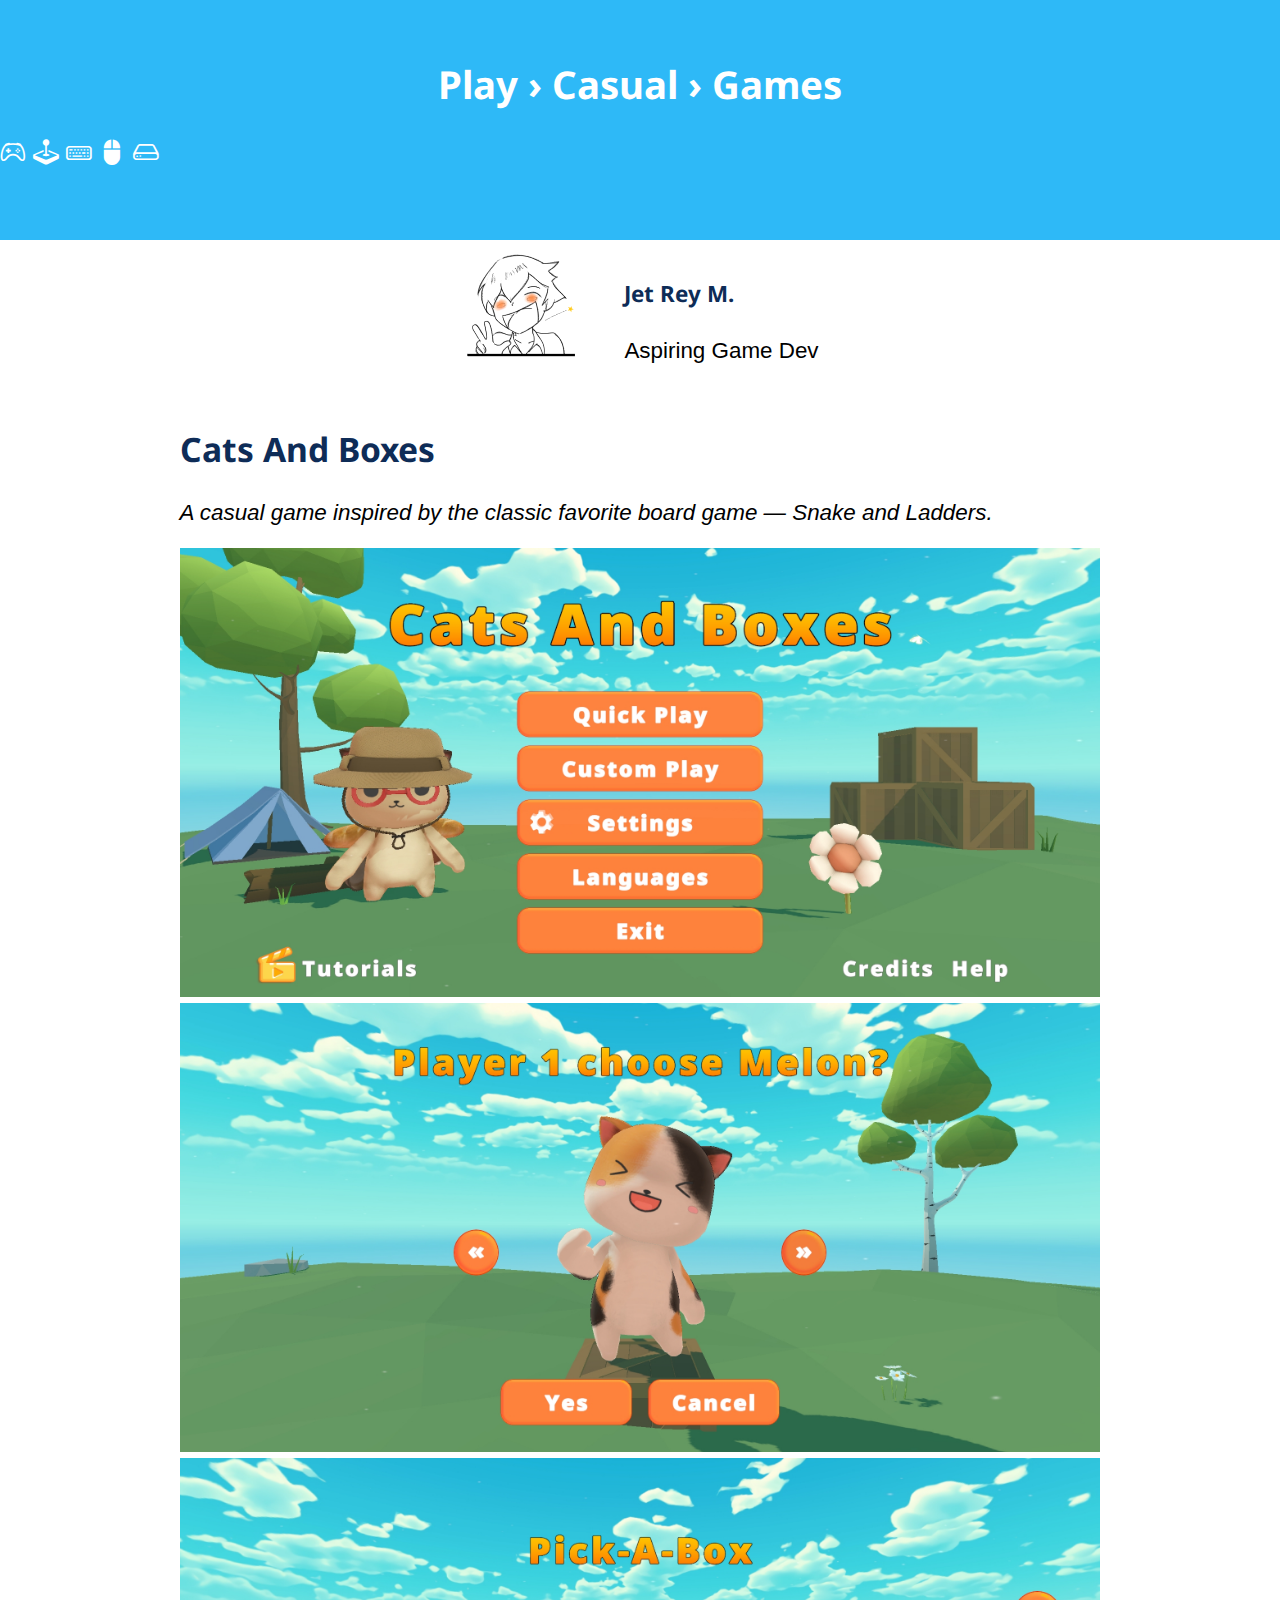
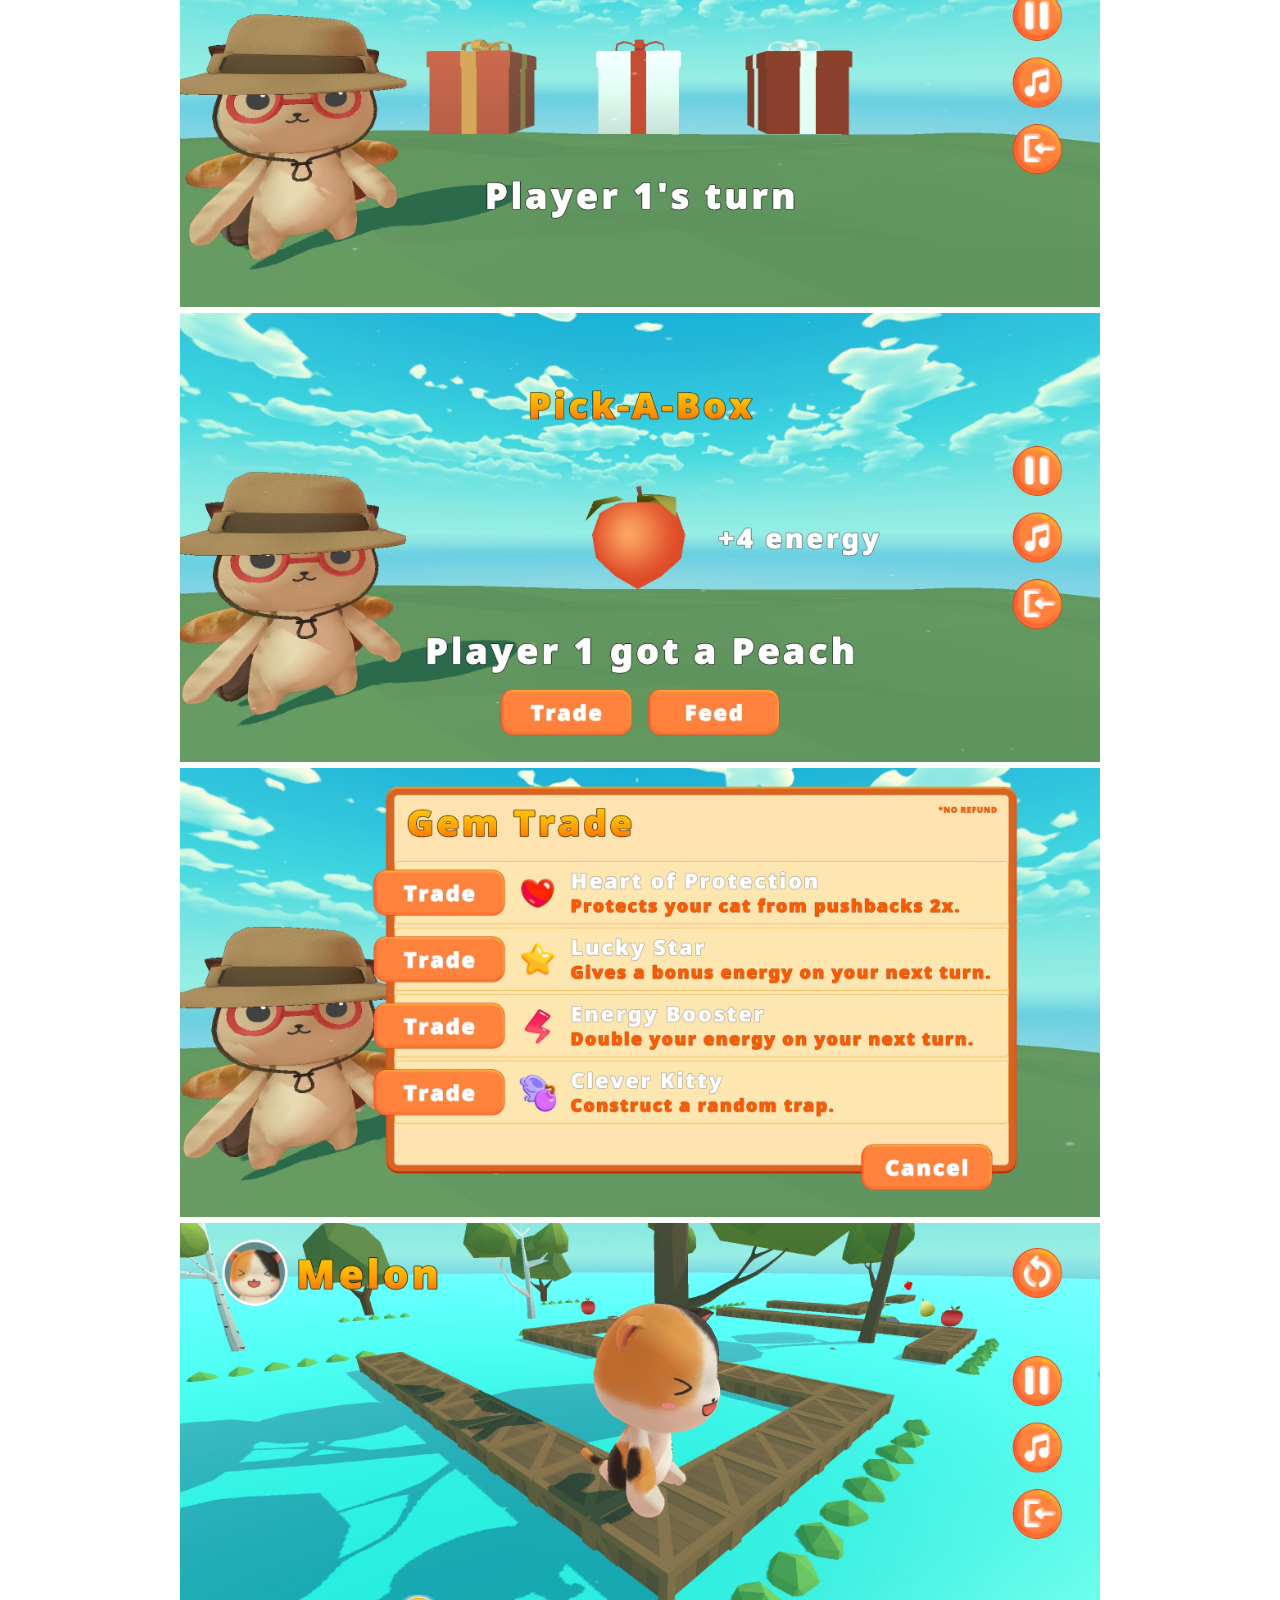
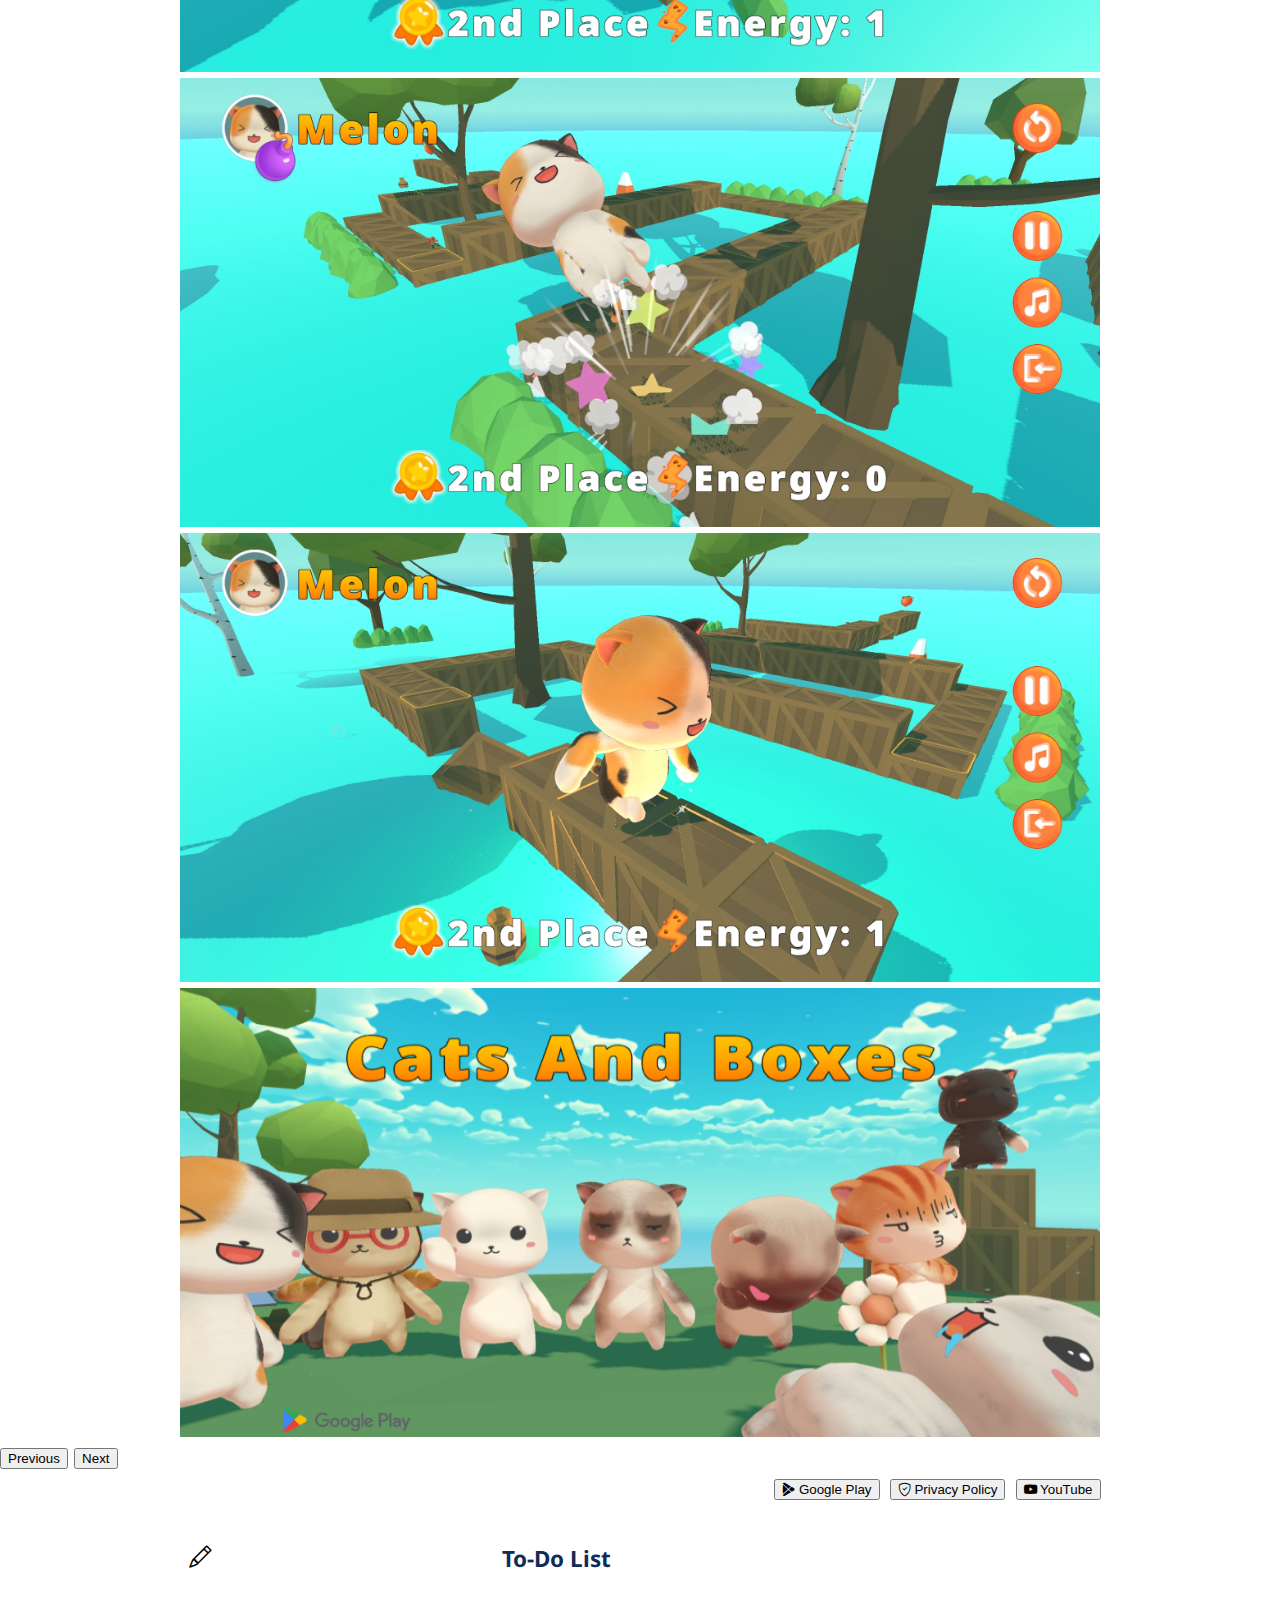
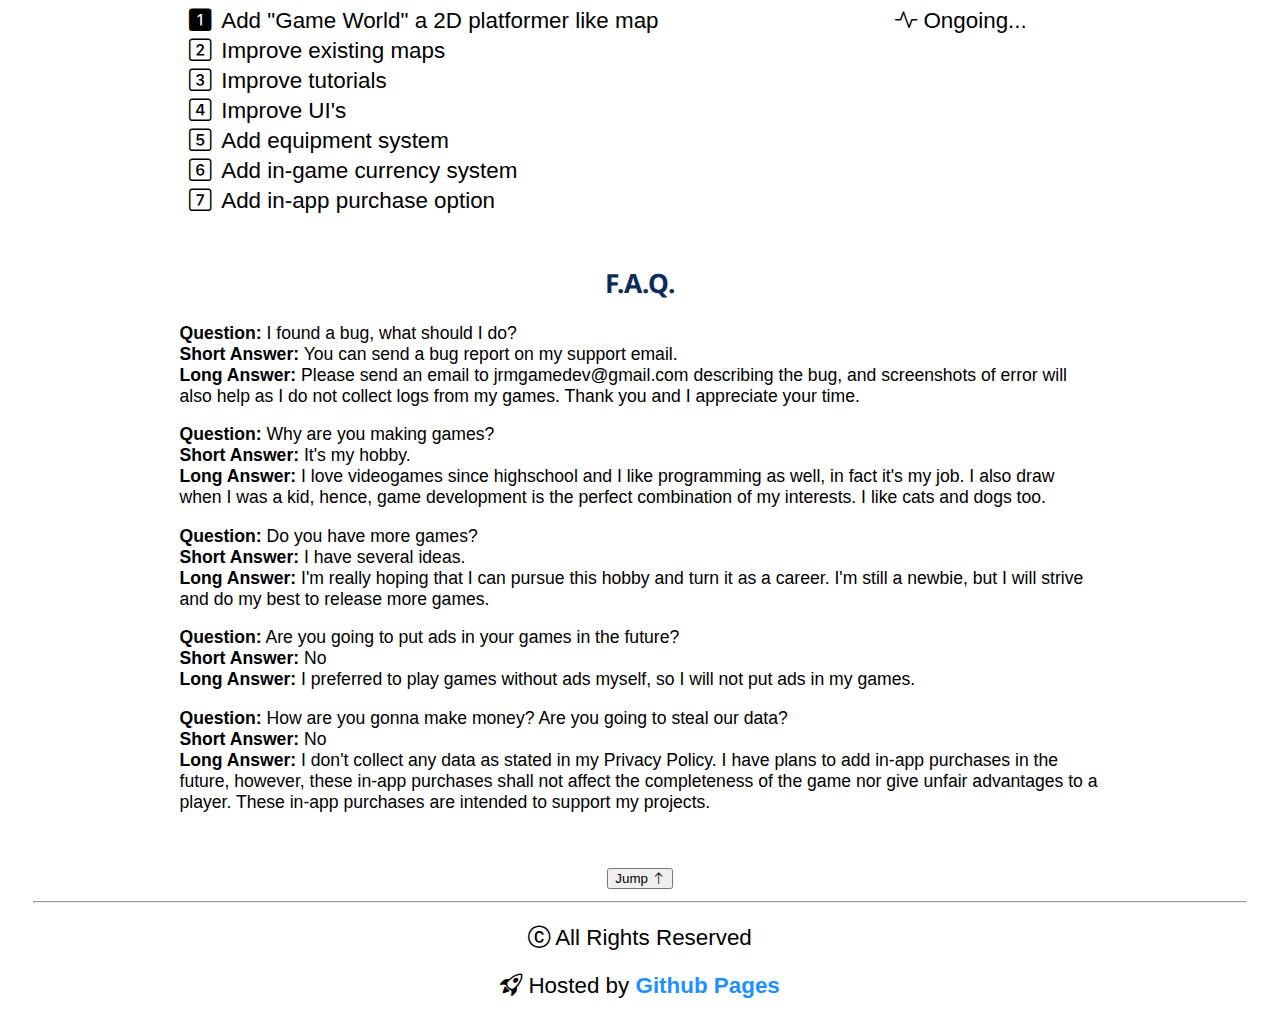
==== index.html @ 0156dc7e "Add header moving icons" ====
<!DOCTYPE html>
<html lang="en">
<head>
    <meta charset="utf-8" />
    <title>Jet Rey M. › Games</title>
    <link rel="icon" type="image/x-icon" href="images/favicon.ico">
    <link rel="preconnect" href="https://fonts.googleapis.com">
    <link rel="preconnect" href="https://fonts.gstatic.com" crossorigin>
    <link rel="stylesheet" href="https://fonts.googleapis.com/css2?family=Noto+Sans:wght@900&display=swap">
    <link rel="stylesheet" href="https://cdn.jsdelivr.net/npm/bootstrap-icons@1.10.5/font/bootstrap-icons.css">
    <link rel="stylesheet" href="https://cdn.jsdelivr.net/npm/bootstrap@5.3.0/dist/css/bootstrap.min.css" 
        integrity="sha384-9ndCyUaIbzAi2FUVXJi0CjmCapSmO7SnpJef0486qhLnuZ2cdeRhO02iuK6FUUVM" crossorigin="anonymous">
    <link rel="stylesheet" href="styles.css">
</head>
<body>
    <header>
        <br><br>
        <h2 class="slogan">Play › Casual › Games</h2>
        <br>
        <span class="header-icons">
            <i class="bi bi-controller"></i>
            <i class="bi bi-joystick"></i>
            <i class="bi bi-keyboard"></i>
            <i class="bi bi-mouse2-fill"></i>
            <i class="bi bi-hdd"></i>
        </span>
    </header>
    <section>
        <table>
            <tr>
                <td><img src="images/Developer_Icon_120x120.png" width="120" height="120" alt="Developer Image" /></td>
                <td class="developer">
                    <h4>Jet Rey M.</h4> Aspiring Game Dev
                </td>
            </tr>
        </table>
    </section>
    <br>
    <section>
        <div class="game-description">
            <h2>Cats And Boxes</h2>
            <p><em>A casual game inspired by the classic favorite board game — Snake and Ladders.</em></p>
        </div>
        <div id="crslCatsAndBoxes" class="carousel slide" data-bs-ride="carousel" data-bs-theme="dark">
            <div class="carousel-inner">
                <div class="carousel-item active">
                    <img src="CatsAndBoxes/images/Screenshot_1_2246x1080.jpg" width="920" height="449" alt="Screenshot" />
                </div>
                <div class="carousel-item">
                    <img src="CatsAndBoxes/images/Screenshot_2_2246x1080.jpg" width="920" height="449" alt="Screenshot" />
                </div>
                <div class="carousel-item">
                    <img src="CatsAndBoxes/images/Screenshot_3_2246x1080.jpg" width="920" height="449" alt="Screenshot" />
                </div>
                <div class="carousel-item">
                    <img src="CatsAndBoxes/images/Screenshot_4_2246x1080.jpg" width="920" height="449" alt="Screenshot" />
                </div>
                <div class="carousel-item">
                    <img src="CatsAndBoxes/images/Screenshot_5_2246x1080.jpg" width="920" height="449" alt="Screenshot" />
                </div>
                <div class="carousel-item">
                    <img src="CatsAndBoxes/images/Screenshot_6_2246x1080.jpg" width="920" height="449" alt="Screenshot" />
                </div>
                <div class="carousel-item">
                    <img src="CatsAndBoxes/images/Screenshot_7_2246x1080.jpg" width="920" height="449" alt="Screenshot" />
                </div>
                <div class="carousel-item">
                    <img src="CatsAndBoxes/images/Screenshot_8_2246x1080.jpg" width="920" height="449" alt="Screenshot" />
                </div>
                 <div class="carousel-item">
                    <img src="images/CatsAndBoxes_Featured_1024x500.png" width="920" height="449" alt="Featured Image" />
                </div>
            </div>
            <button class="carousel-control-prev" type="button" data-bs-target="#crslCatsAndBoxes" data-bs-slide="prev">
                <span class="carousel-control-prev-icon" aria-hidden="true"></span>
                <span class="visually-hidden">Previous</span>
            </button>
            <button class="carousel-control-next" type="button" data-bs-target="#crslCatsAndBoxes" data-bs-slide="next">
                <span class="carousel-control-next-icon" aria-hidden="true"></span>
                <span class="visually-hidden">Next</span>
            </button>
        </div>
        <div class="game-links">
            <button type="button" class="btn btn-primary" onclick="window.open('https://play.google.com/store/apps/details?id=com.jpmaza.catsandboxes', '_blank')">
                <i class="bi bi-google-play"></i> Google Play
            </button>
            <button type="button" class="btn btn-success" onclick="window.open('CatsAndBoxes/Privacy.txt', '_blank')">
                <i class="bi bi-shield-check"></i> Privacy Policy
            </button>
            <button type="button" class="btn btn-outline-danger" onclick="window.open('https://youtu.be/ckLmpICMdQc', '_blank')">
                <i class="bi bi-youtube"></i> YouTube
            </button>
        </div>
        <div class="game-roadmap">
            <table class="table table-striped">
                <thead>
                    <tr>
                        <th scope="col"><i class="bi bi-pencil"></i></th>
                        <th scope="col"><h4>To-Do List</h4></th>
                        <th scope="col"></th>
                    </tr>
                </thead>
                <tbody>
                    <tr class="table-active">
                        <th scope="row"><i class="bi bi-1-square-fill"></i></th>
                        <td>Add "Game World" a 2D platformer like map</td>
                        <td><i class="bi bi-activity text-success"></i> Ongoing...</td>
                    </tr>
                    <tr>
                        <th scope="row"><i class="bi bi-2-square"></i></th>
                        <td>Improve existing maps</td>
                        <td></td>
                    </tr>
                    <tr>
                        <th scope="row"><i class="bi bi-3-square"></i></th>
                        <td>Improve tutorials</td>
                        <td></td>
                    </tr>
                    <tr>
                        <th scope="row"><i class="bi bi-4-square"></i></th>
                        <td>Improve UI's</td>
                        <td></td>
                    </tr>
                    <tr>
                        <th scope="row"><i class="bi bi-5-square"></i></th>
                        <td>Add equipment system</td>
                        <td></td>
                    </tr>
                    <tr>
                        <th scope="row"><i class="bi bi-6-square"></i></th>
                        <td>Add in-game currency system</td>
                        <td></td>
                    </tr>
                    <tr>
                        <th scope="row"><i class="bi bi-7-square"></i></th>
                        <td>Add in-app purchase option</td>
                        <td></td>
                    </tr>
                </tbody>
            </table>
        </div>
        <br>
        <div class="faq">
            <h2>F.A.Q.</h2>
            <p>
                <b>Question:</b> I found a bug, what should I do?
                <br><b>Short Answer:</b> You can send a bug report on my support email.
                <br><b>Long Answer:</b> Please send an email to jrmgamedev@gmail.com describing the bug, and screenshots of error will also help as I do not collect logs from my games. Thank you and I appreciate your time.
            </p>
            <p>
                <b>Question:</b> Why are you making games?
                <br><b>Short Answer:</b> It's my hobby.
                <br><b>Long Answer:</b> I love videogames since highschool and I like programming as well, in fact it's my job. I also draw when I was a kid, hence, game development is the perfect combination of my interests. I like cats and dogs too.
            </p>
            <p>
                <b>Question:</b> Do you have more games?
                <br><b>Short Answer:</b> I have several ideas.
                <br><b>Long Answer:</b> I'm really hoping that I can pursue this hobby and turn it as a career. I'm still a newbie, but I will strive and do my best to release more games.
            </p>
            <p>
                <b>Question:</b> Are you going to put ads in your games in the future?
                <br><b>Short Answer:</b> No
                <br><b>Long Answer:</b> I preferred to play games without ads myself, so I will not put ads in my games.
            </p>
            <p>
                <b>Question:</b> How are you gonna make money? Are you going to steal our data?
                <br><b>Short Answer:</b> No
                <br><b>Long Answer:</b> I don't collect any data as stated in my Privacy Policy. I have plans to add in-app purchases in the future, however, these in-app purchases shall not affect the completeness of the game nor give unfair advantages to a player. These in-app purchases are intended to support my projects.
            </p>
        </div>
    </section>
    <footer>
        <button class="btn btn-primary" type="button" onclick="window.scrollTo(1, 0)">Jump <i class="bi bi-arrow-up"></i></button>
        <hr>
        <p class="float-start"><i class="bi bi-c-circle"></i> All Rights Reserved</p>
        <p class="float-end"><i class="bi bi-rocket-takeoff"></i> Hosted by <a href="https://pages.github.com/" target="_blank"><b>Github Pages</b></a></p>
    </footer>
    <script src="https://cdn.jsdelivr.net/npm/bootstrap@5.3.0/dist/js/bootstrap.bundle.min.js" 
        integrity="sha384-geWF76RCwLtnZ8qwWowPQNguL3RmwHVBC9FhGdlKrxdiJJigb/j/68SIy3Te4Bkz" crossorigin="anonymous"></script>
</body>
</html>
---- styles.css ----
a {
    color: dodgerblue;
    text-decoration-line: none;
}

body {
    font-family: sans-serif;
    font-size: 1.4rem;
    margin: 0;
    padding: 0;
}

h1, h2, h3, h4, h5, h6 {
    font-family: 'Noto Sans', sans-serif;
    color: #0e2c57;
}

header {
    background-color: #2eb9f7;
    font-size: 1.6rem;
    height: 240px;
    width: 100%;
}

footer {
    height: 120px;
    padding: 33px;
    text-align: center;
}

table {
    margin: auto;
}

/* classes */

.carousel-item {
  text-align: center;
}

.credits {
    margin: 100px auto 0;
    text-align: right;
}

.faq {
    font-size: 1.1rem;
    margin: auto;
    width: 921px;
}

.faq h2 {
    text-align: center;
}

.game-roadmap table {
    width: 921px;
}

.developer {
    padding-left: 40px;
}

.game-description {
    margin: auto;
    text-align: left;
    width: 921px;
}

.game-links {
    margin: auto;
    text-align: right;
    width: 921px;
}

.game-links button {
    margin: 10px 0px 10px 4px;
}

.slogan {
    color: white;
    margin: auto;
    text-align: center;
}

.header-icons {
    animation-duration: 4s;
    animation-name: slidein;
    animation-iteration-count: infinite;
    animation-direction: alternate;
    color: white;
}

@keyframes slidein {
    from {
        margin-left: 70%;
        width: 100%;
    }

    to {
        margin-left: 20%;
        width: 100%;
    }
}
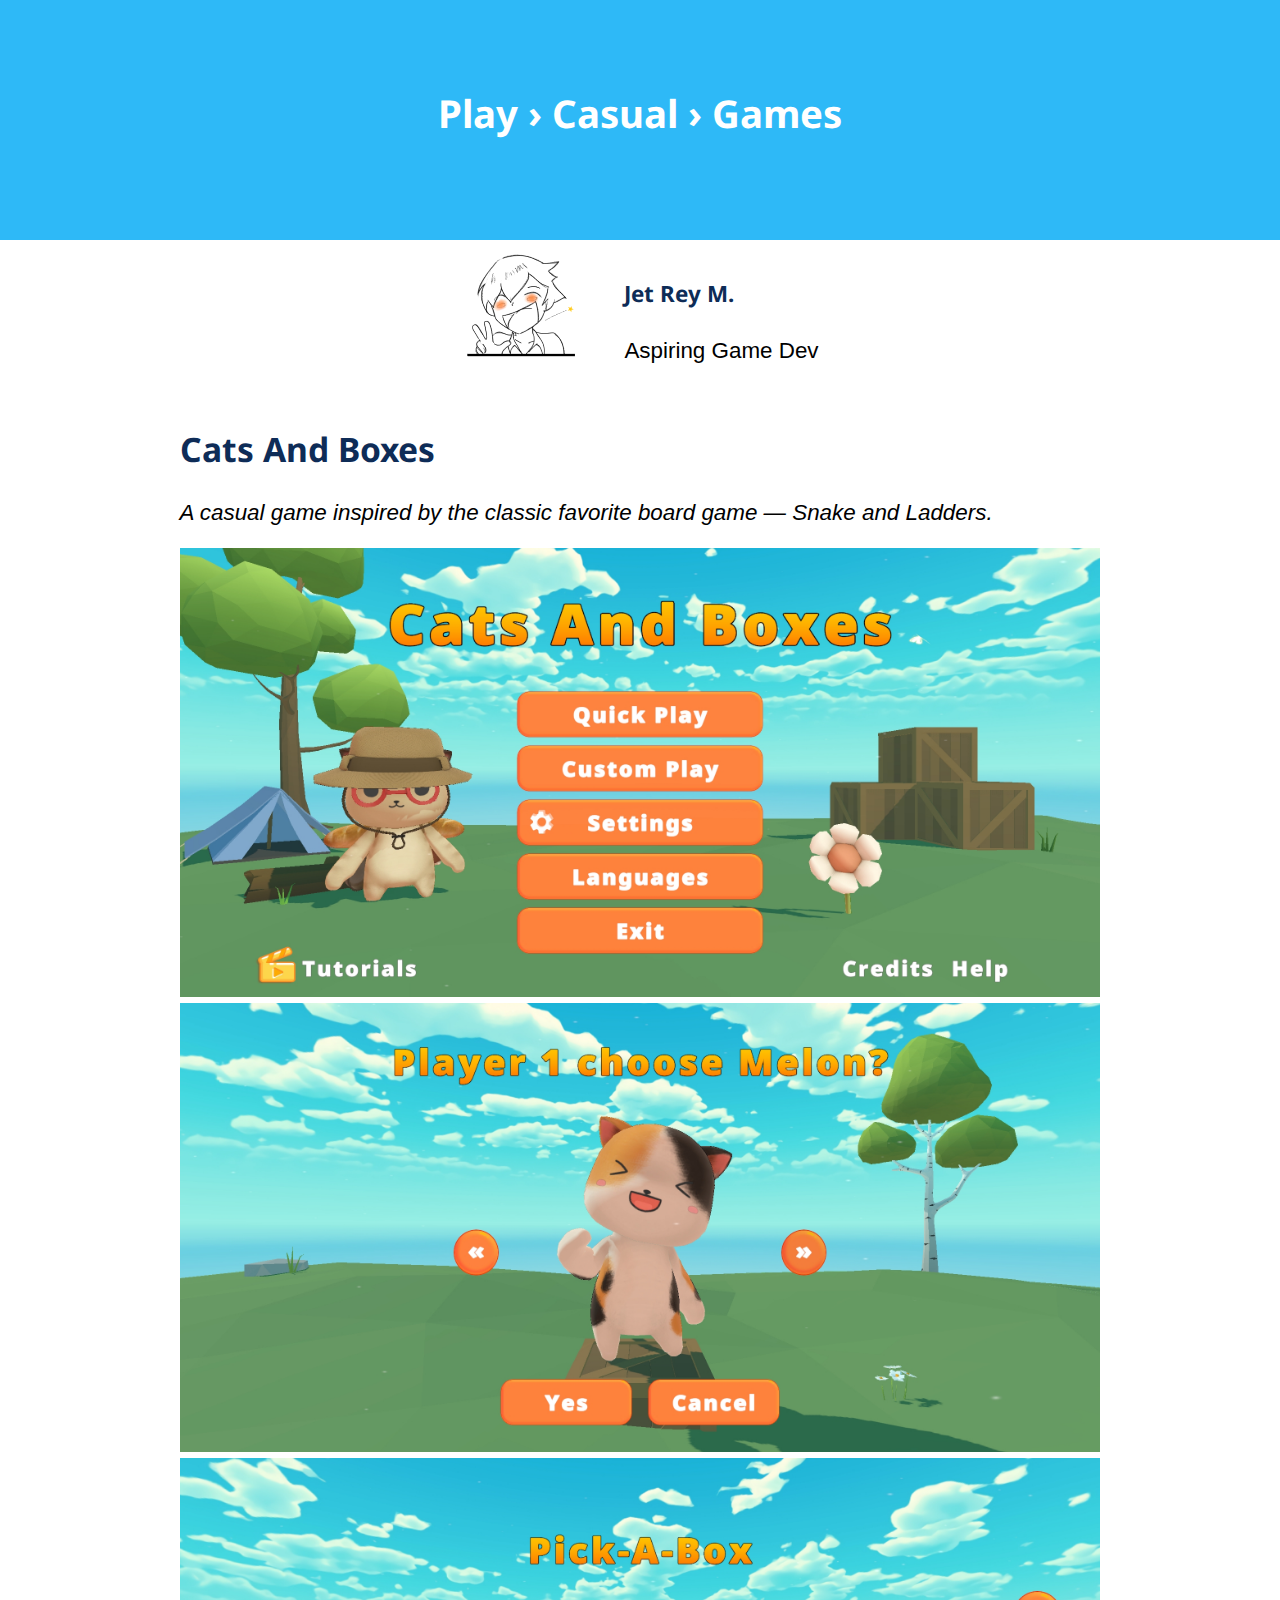
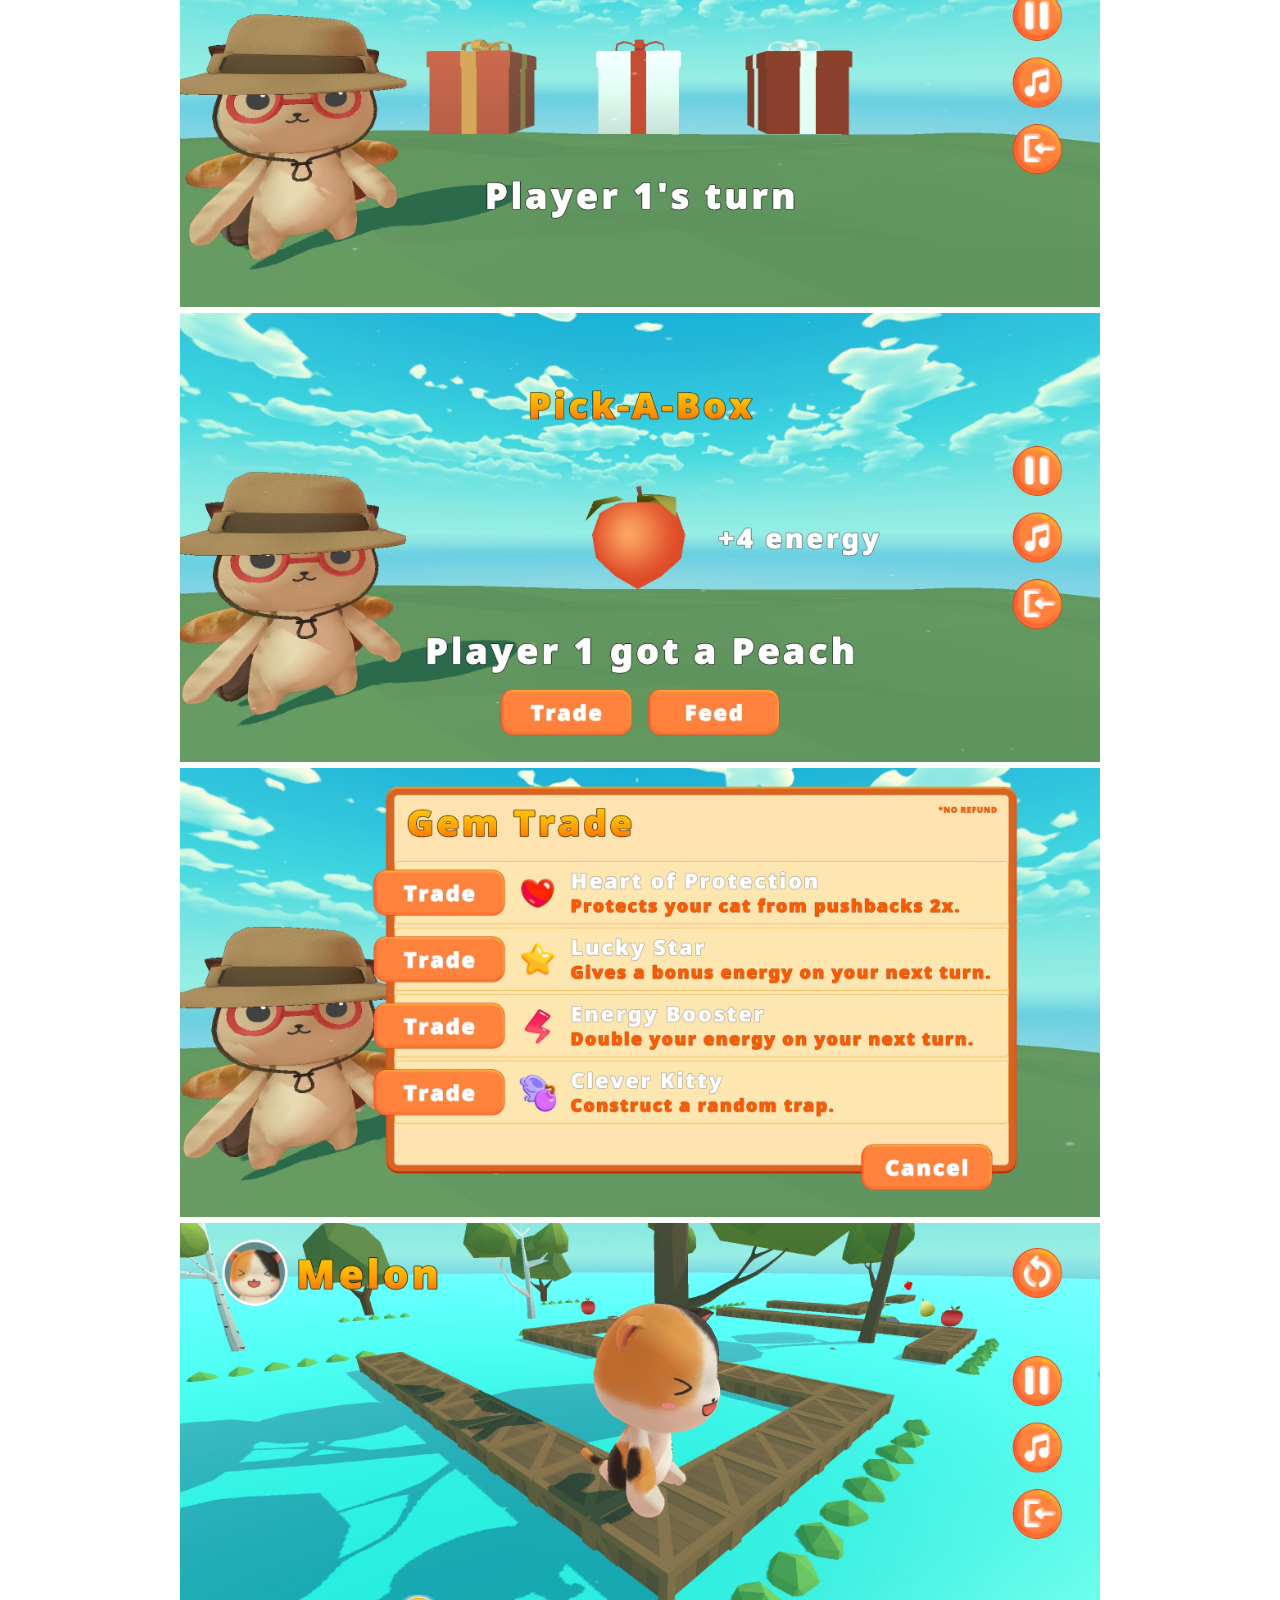
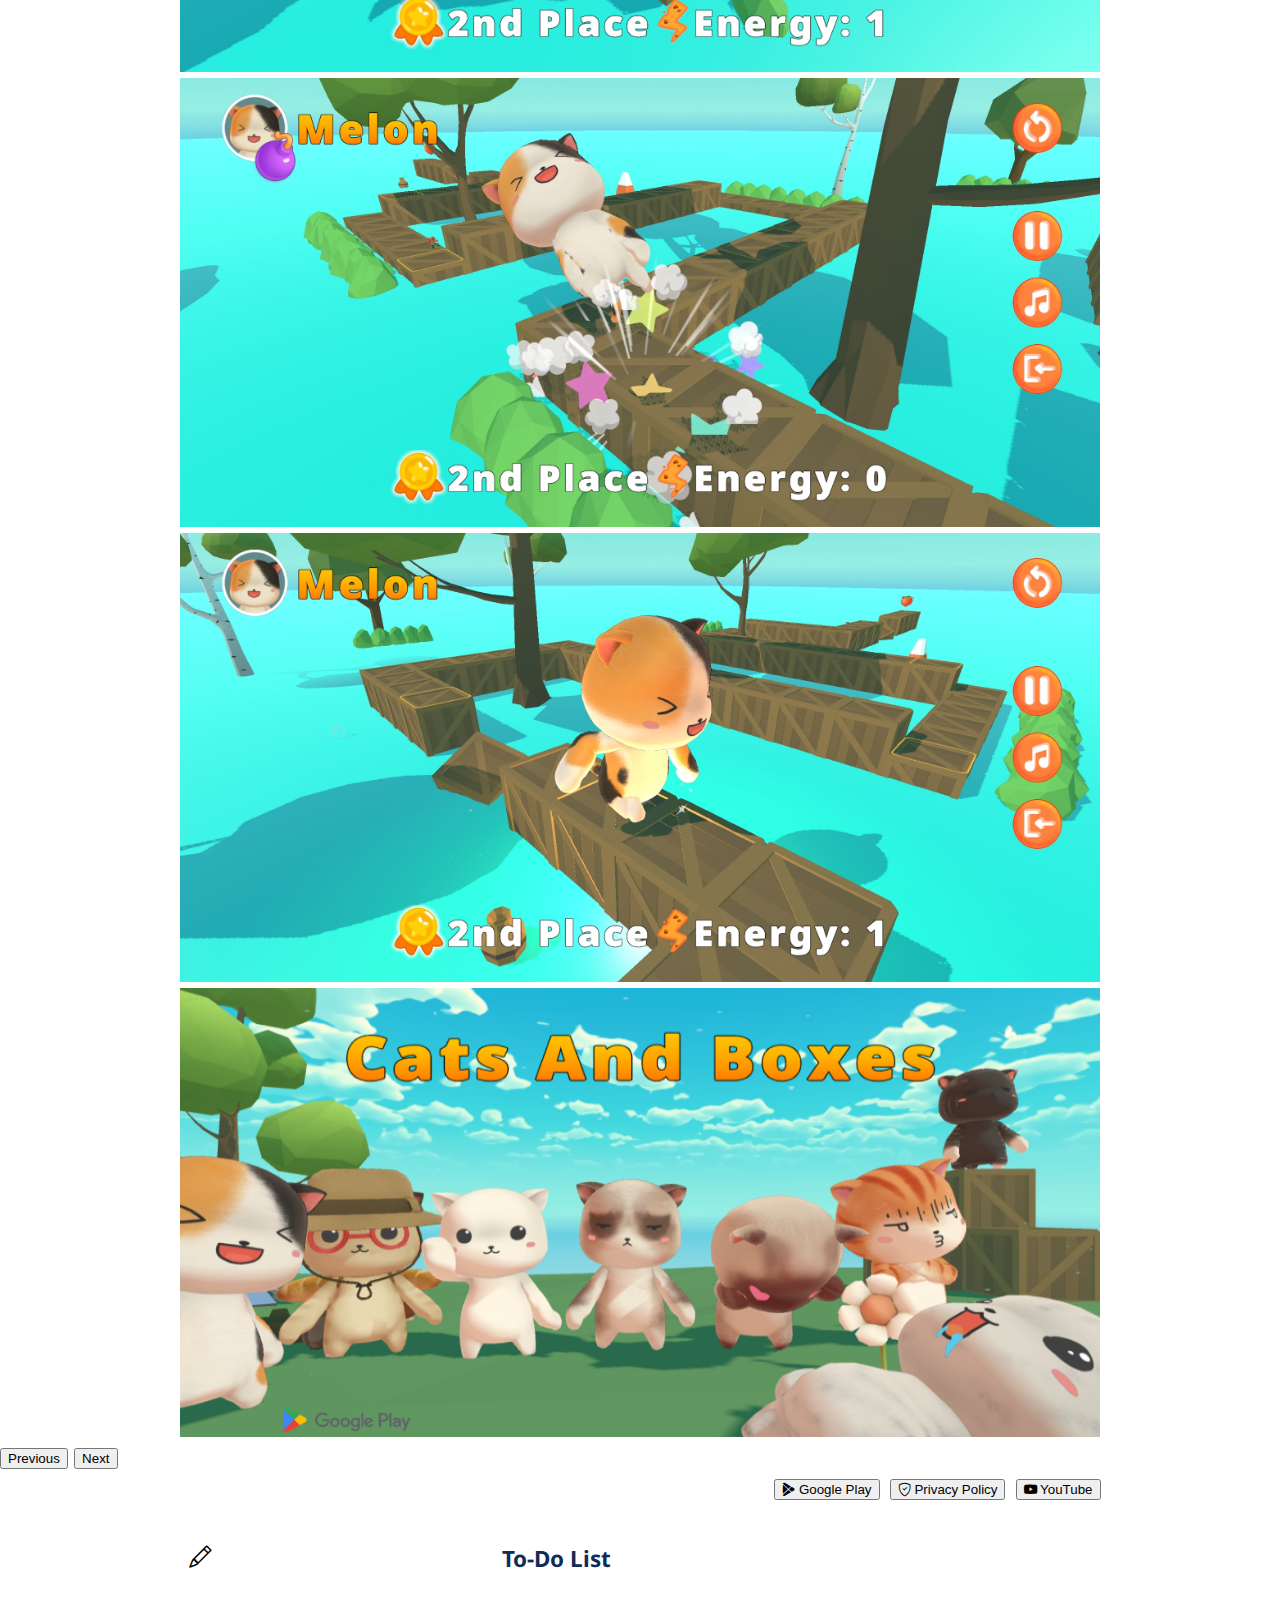
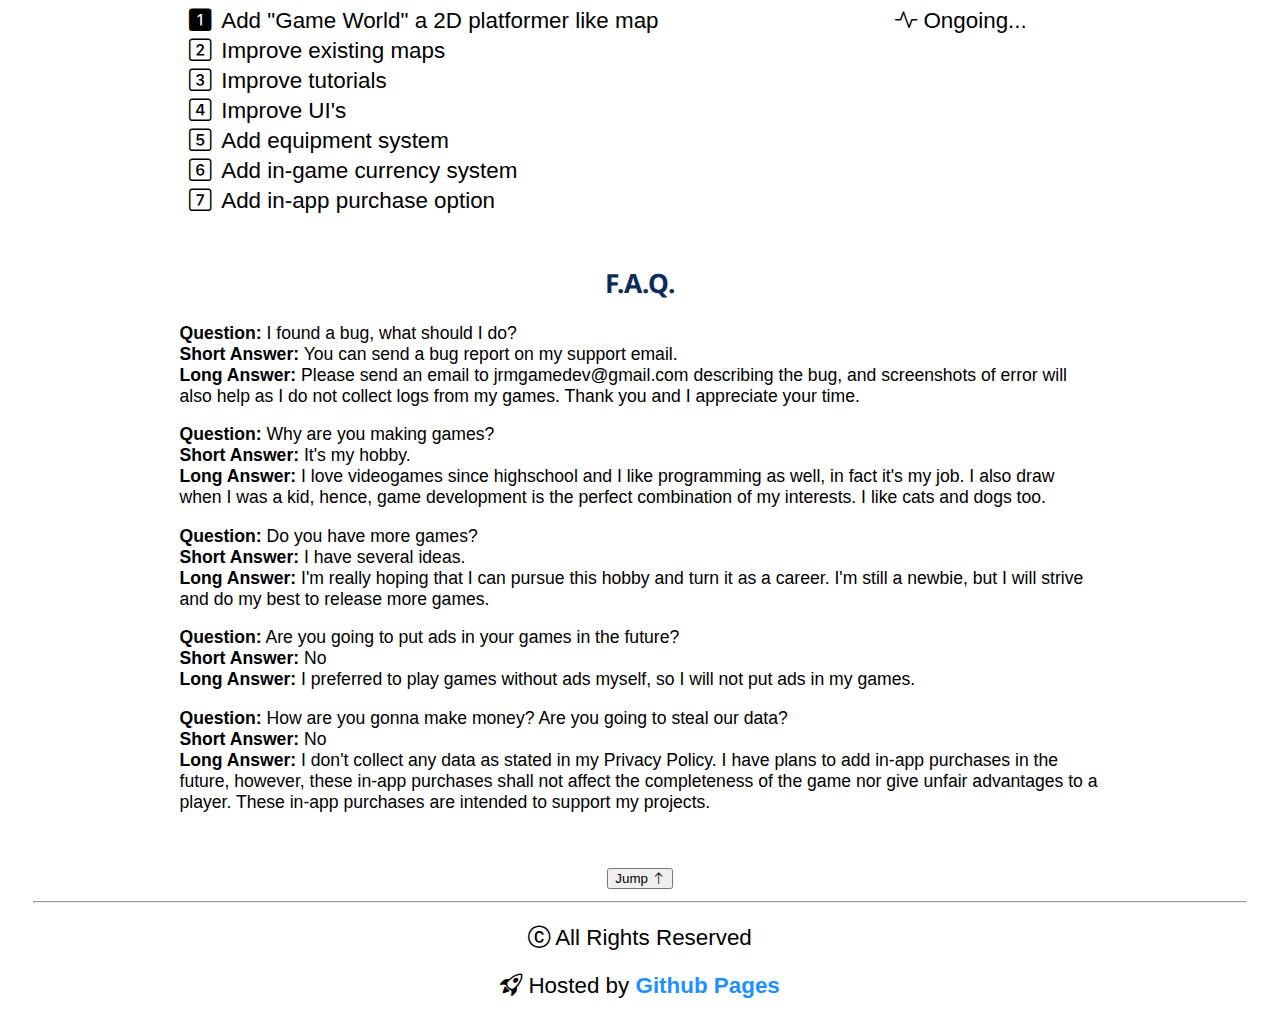
==== commit 2c30b42c: "Remove header moving icons" ====
--- a/index.html
+++ b/index.html
@@ -14,16 +14,8 @@
 </head>
 <body>
     <header>
-        <br><br>
+        <br><br><br>
         <h2 class="slogan">Play › Casual › Games</h2>
-        <br>
-        <span class="header-icons">
-            <i class="bi bi-controller"></i>
-            <i class="bi bi-joystick"></i>
-            <i class="bi bi-keyboard"></i>
-            <i class="bi bi-mouse2-fill"></i>
-            <i class="bi bi-hdd"></i>
-        </span>
     </header>
     <section>
         <table>
--- a/styles.css
+++ b/styles.css
@@ -81,24 +81,4 @@
     color: white;
     margin: auto;
     text-align: center;
-}
-
-.header-icons {
-    animation-duration: 4s;
-    animation-name: slidein;
-    animation-iteration-count: infinite;
-    animation-direction: alternate;
-    color: white;
-}
-
-@keyframes slidein {
-    from {
-        margin-left: 70%;
-        width: 100%;
-    }
-
-    to {
-        margin-left: 20%;
-        width: 100%;
-    }
 }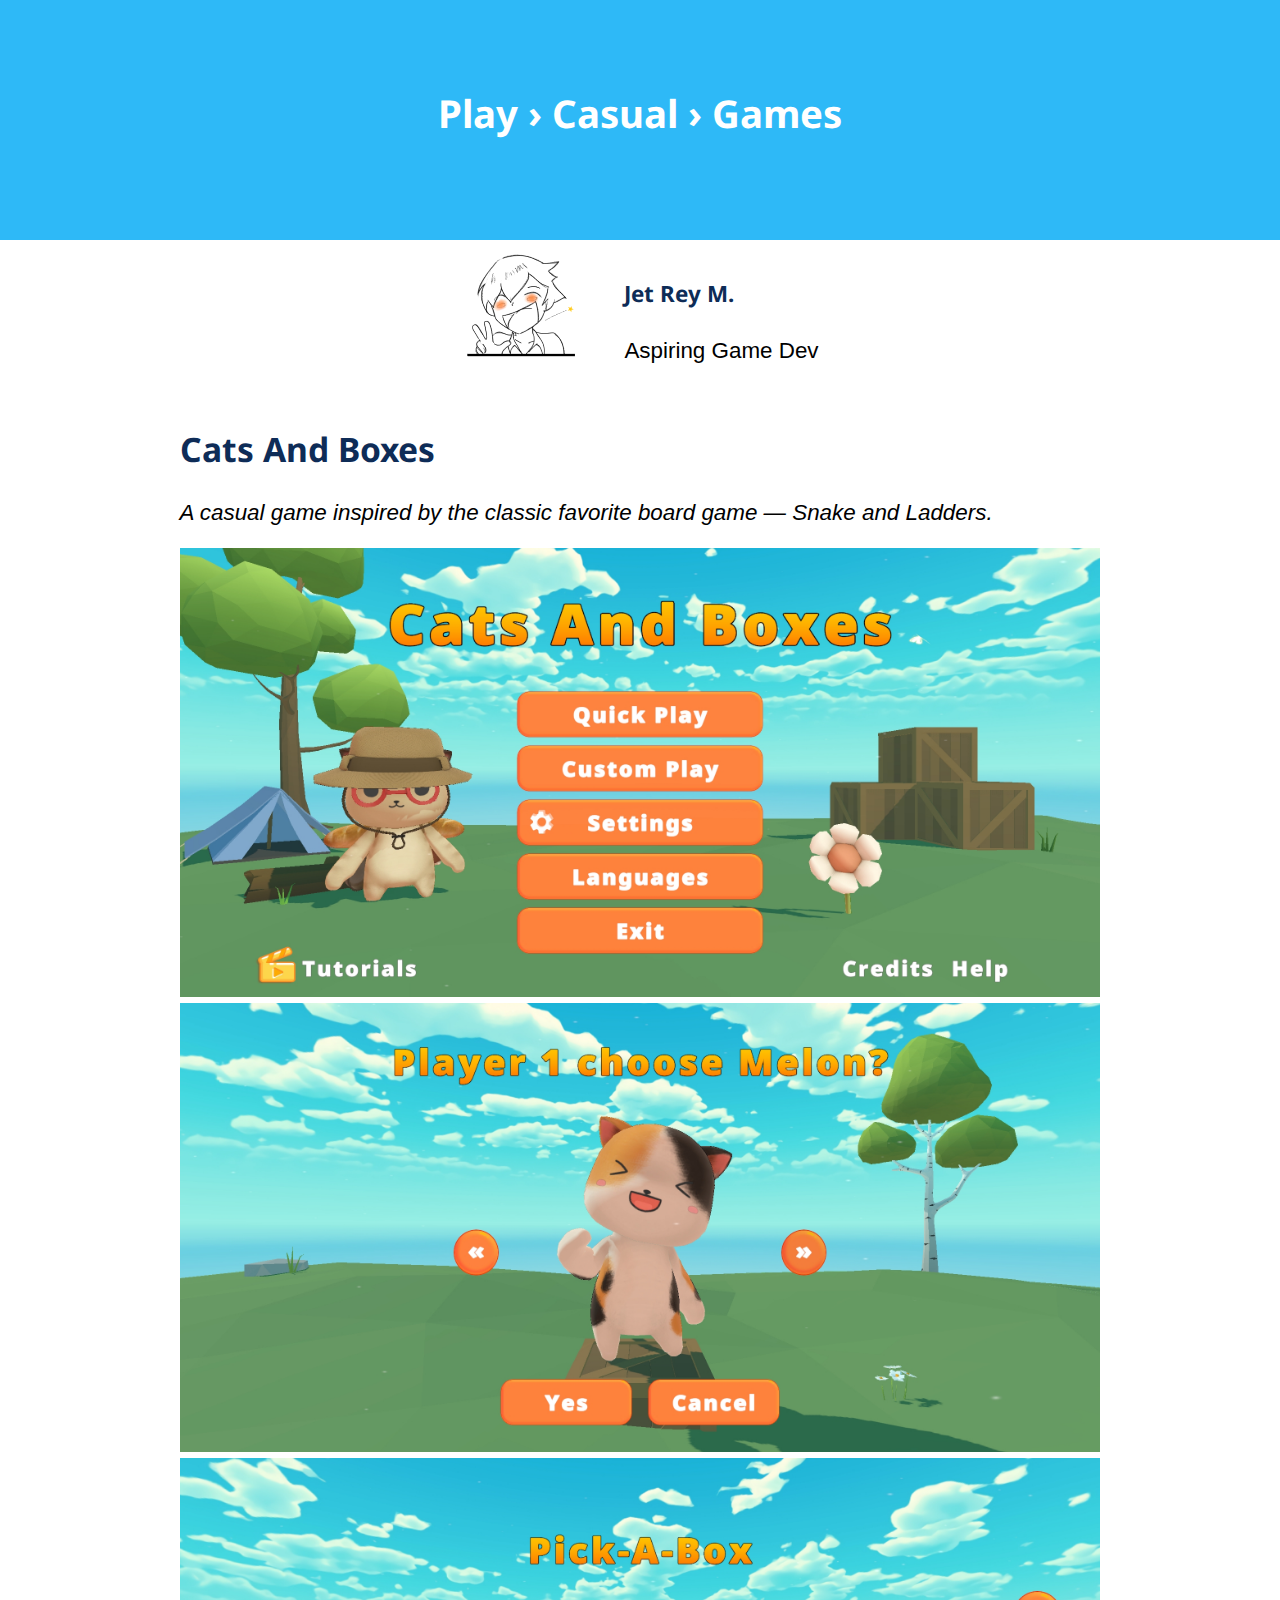
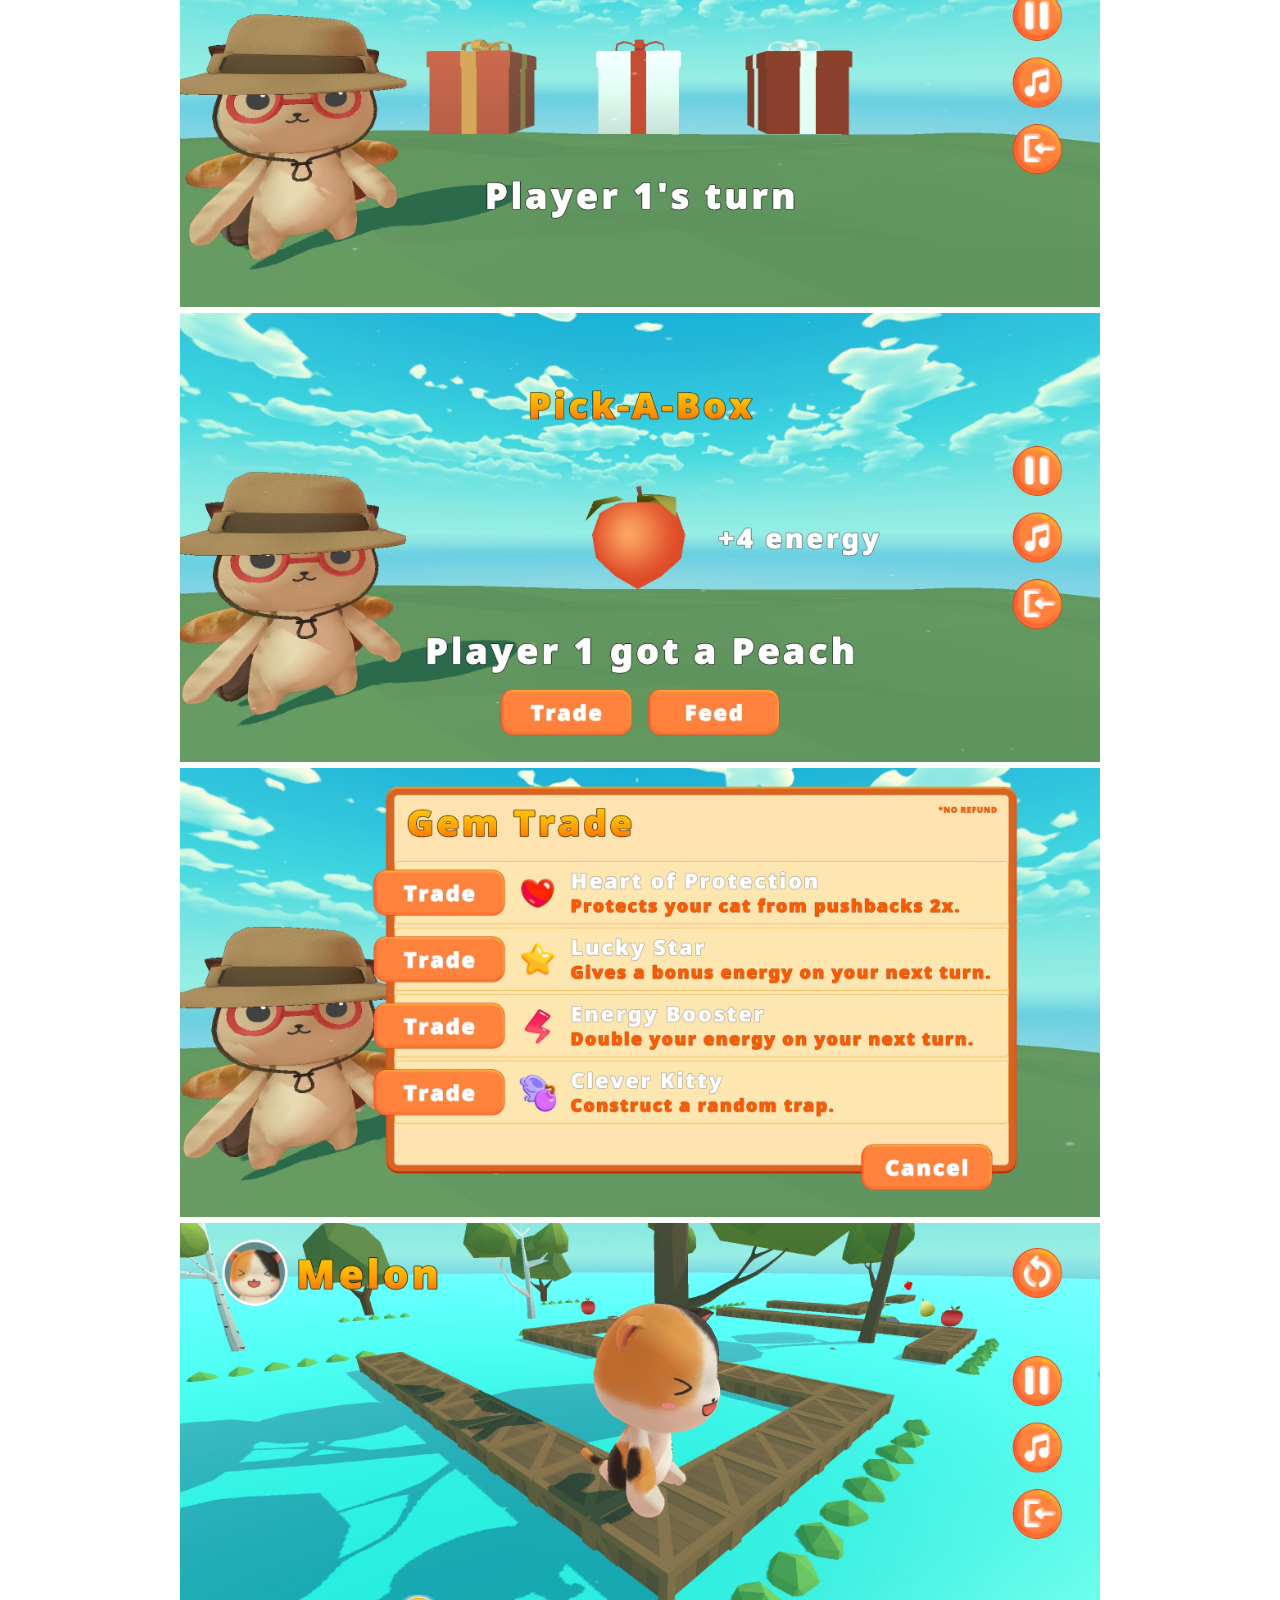
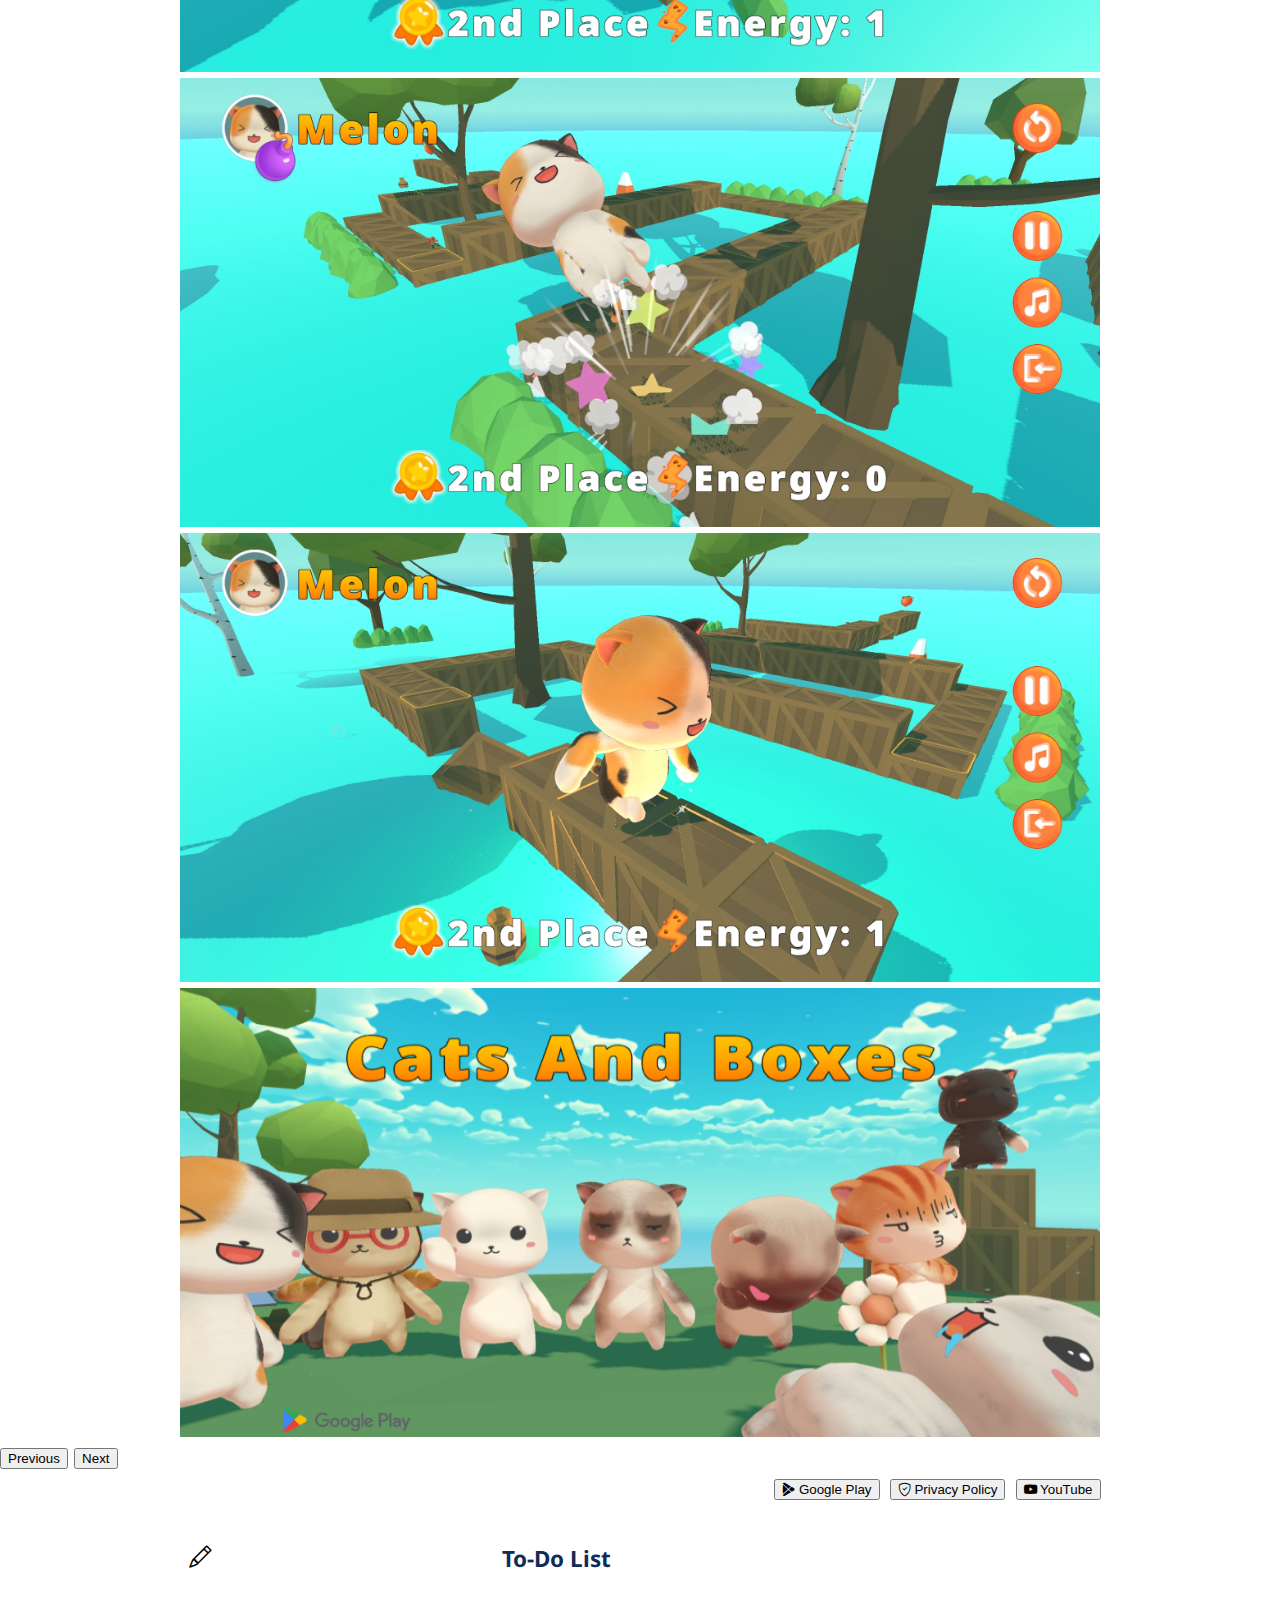
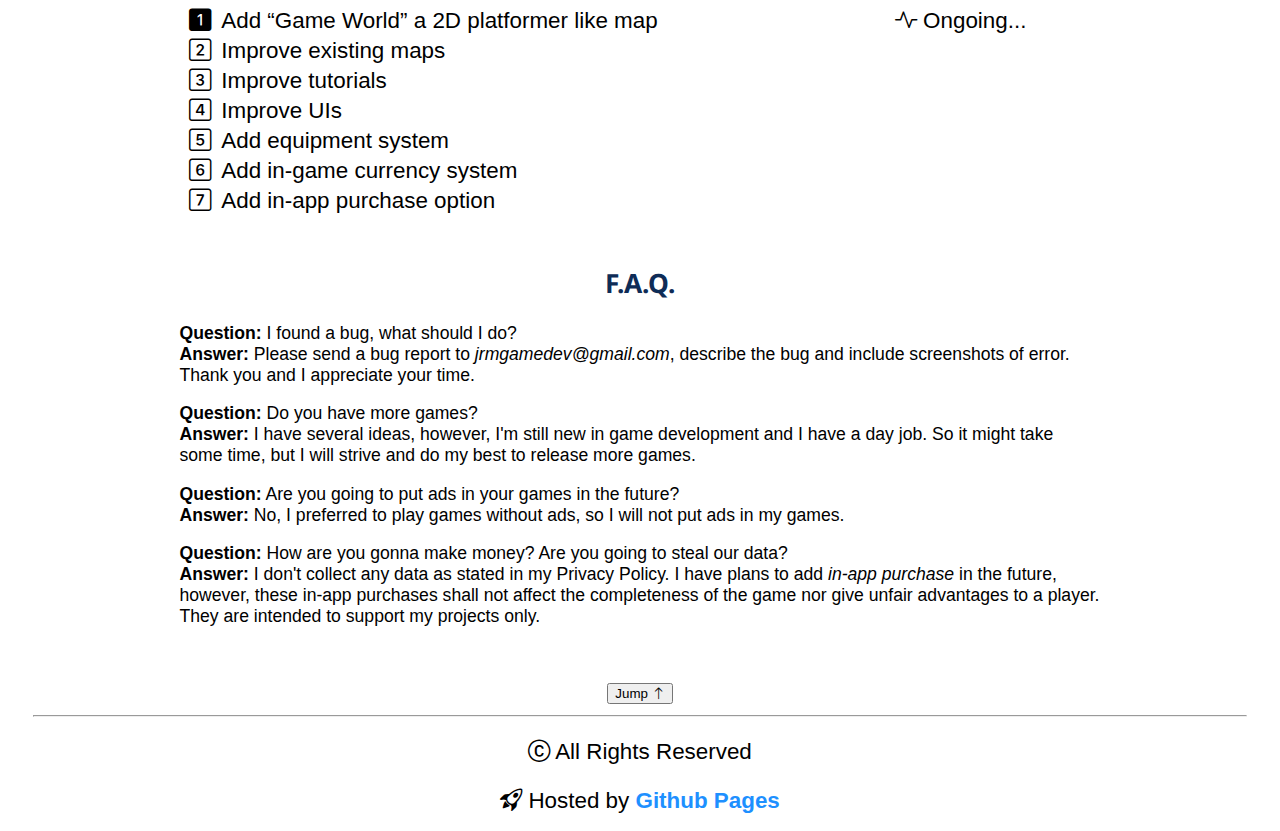
==== commit c08017c5: "Update FAQs and some texts" ====
--- a/index.html
+++ b/index.html
@@ -95,7 +95,7 @@
                 <tbody>
                     <tr class="table-active">
                         <th scope="row"><i class="bi bi-1-square-fill"></i></th>
-                        <td>Add "Game World" a 2D platformer like map</td>
+                        <td>Add “Game World” a 2D platformer like map</td>
                         <td><i class="bi bi-activity text-success"></i> Ongoing...</td>
                     </tr>
                     <tr>
@@ -110,7 +110,7 @@
                     </tr>
                     <tr>
                         <th scope="row"><i class="bi bi-4-square"></i></th>
-                        <td>Improve UI's</td>
+                        <td>Improve UIs</td>
                         <td></td>
                     </tr>
                     <tr>
@@ -136,28 +136,23 @@
             <h2>F.A.Q.</h2>
             <p>
                 <b>Question:</b> I found a bug, what should I do?
-                <br><b>Short Answer:</b> You can send a bug report on my support email.
-                <br><b>Long Answer:</b> Please send an email to jrmgamedev@gmail.com describing the bug, and screenshots of error will also help as I do not collect logs from my games. Thank you and I appreciate your time.
-            </p>
-            <p>
-                <b>Question:</b> Why are you making games?
-                <br><b>Short Answer:</b> It's my hobby.
-                <br><b>Long Answer:</b> I love videogames since highschool and I like programming as well, in fact it's my job. I also draw when I was a kid, hence, game development is the perfect combination of my interests. I like cats and dogs too.
+                <br>
+                <b>Answer:</b> Please send a bug report to <em>jrmgamedev@gmail.com</em>, describe the bug and include screenshots of error. Thank you and I appreciate your time.
             </p>
             <p>
                 <b>Question:</b> Do you have more games?
-                <br><b>Short Answer:</b> I have several ideas.
-                <br><b>Long Answer:</b> I'm really hoping that I can pursue this hobby and turn it as a career. I'm still a newbie, but I will strive and do my best to release more games.
+                <br>
+                <b>Answer:</b> I have several ideas, however, I'm still new in game development and I have a day job. So it might take some time, but I will strive and do my best to release more games.
             </p>
             <p>
                 <b>Question:</b> Are you going to put ads in your games in the future?
-                <br><b>Short Answer:</b> No
-                <br><b>Long Answer:</b> I preferred to play games without ads myself, so I will not put ads in my games.
+                <br>
+                <b>Answer:</b> No, I preferred to play games without ads, so I will not put ads in my games.
             </p>
             <p>
                 <b>Question:</b> How are you gonna make money? Are you going to steal our data?
-                <br><b>Short Answer:</b> No
-                <br><b>Long Answer:</b> I don't collect any data as stated in my Privacy Policy. I have plans to add in-app purchases in the future, however, these in-app purchases shall not affect the completeness of the game nor give unfair advantages to a player. These in-app purchases are intended to support my projects.
+                <br>
+                <b>Answer:</b> I don't collect any data as stated in my Privacy Policy. I have plans to add <em>in-app purchase</em> in the future, however, these in-app purchases shall not affect the completeness of the game nor give unfair advantages to a player. They are intended to support my projects only.
             </p>
         </div>
     </section>
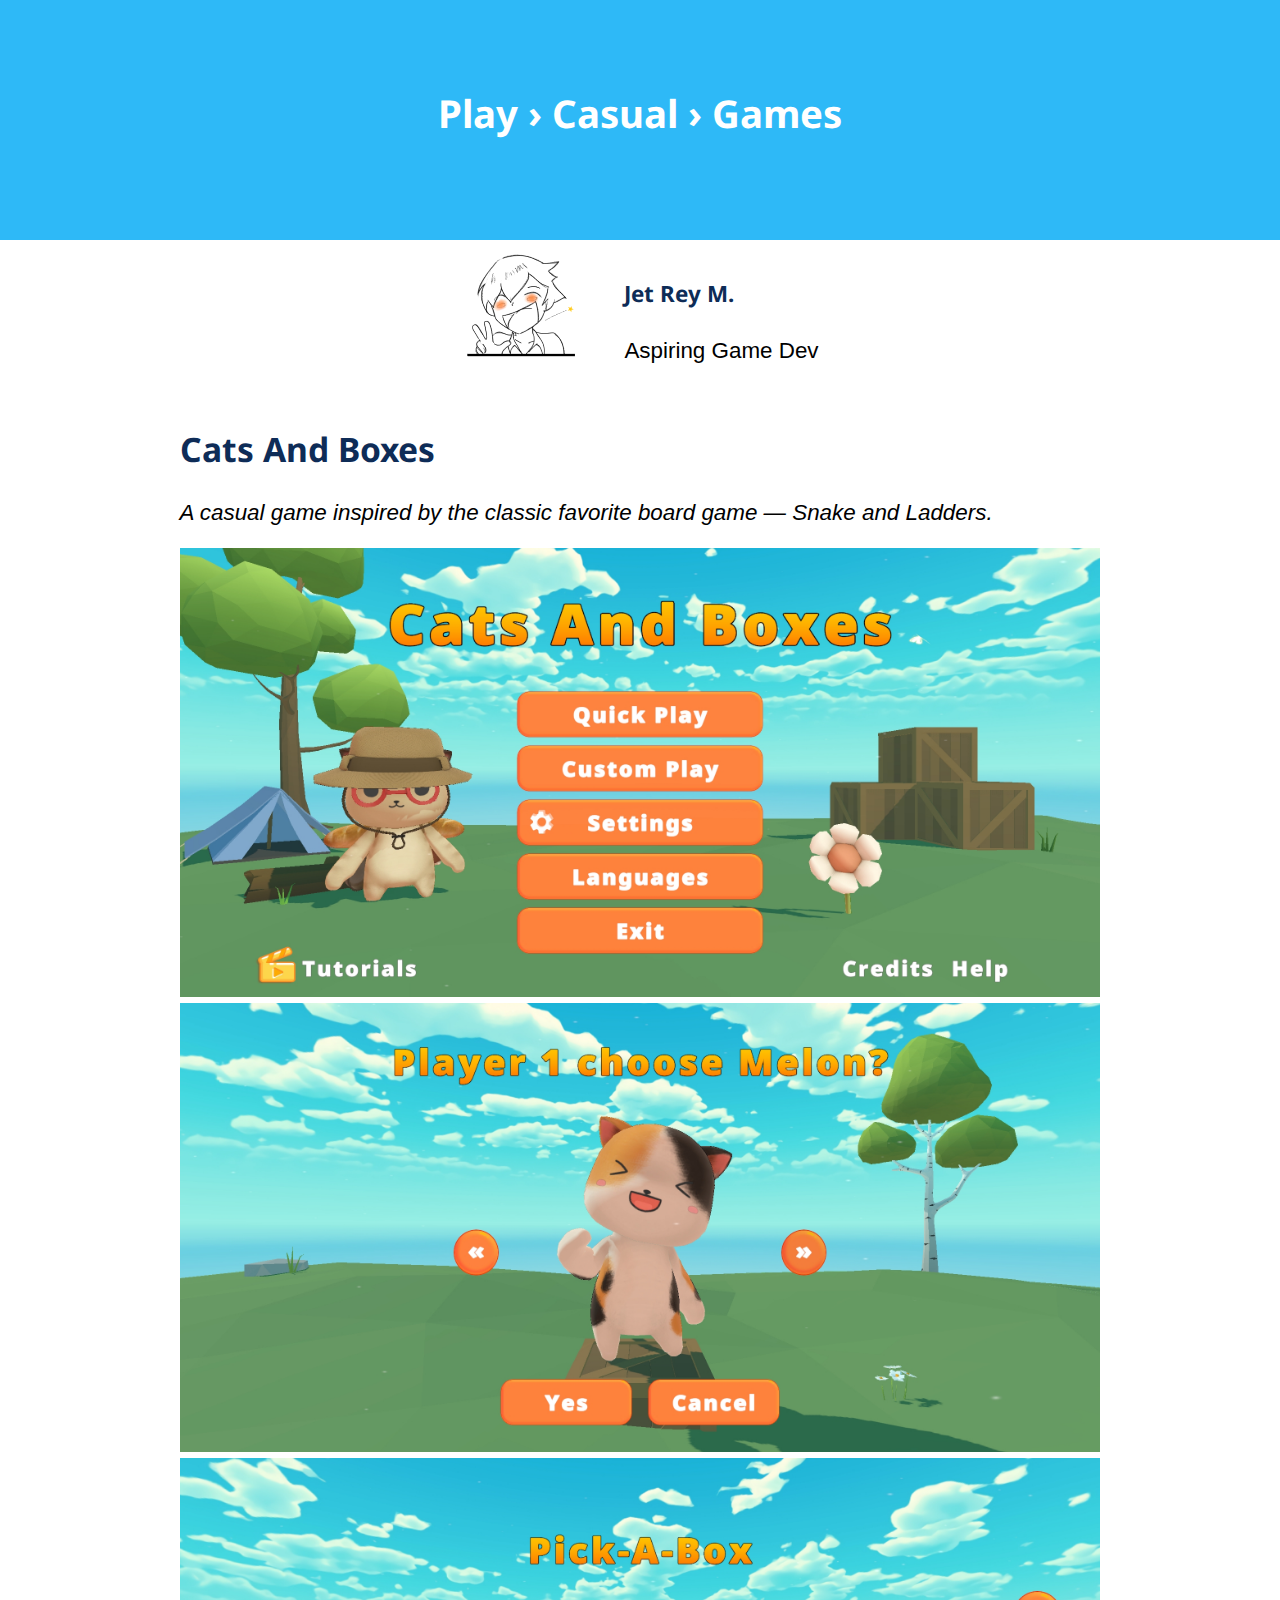
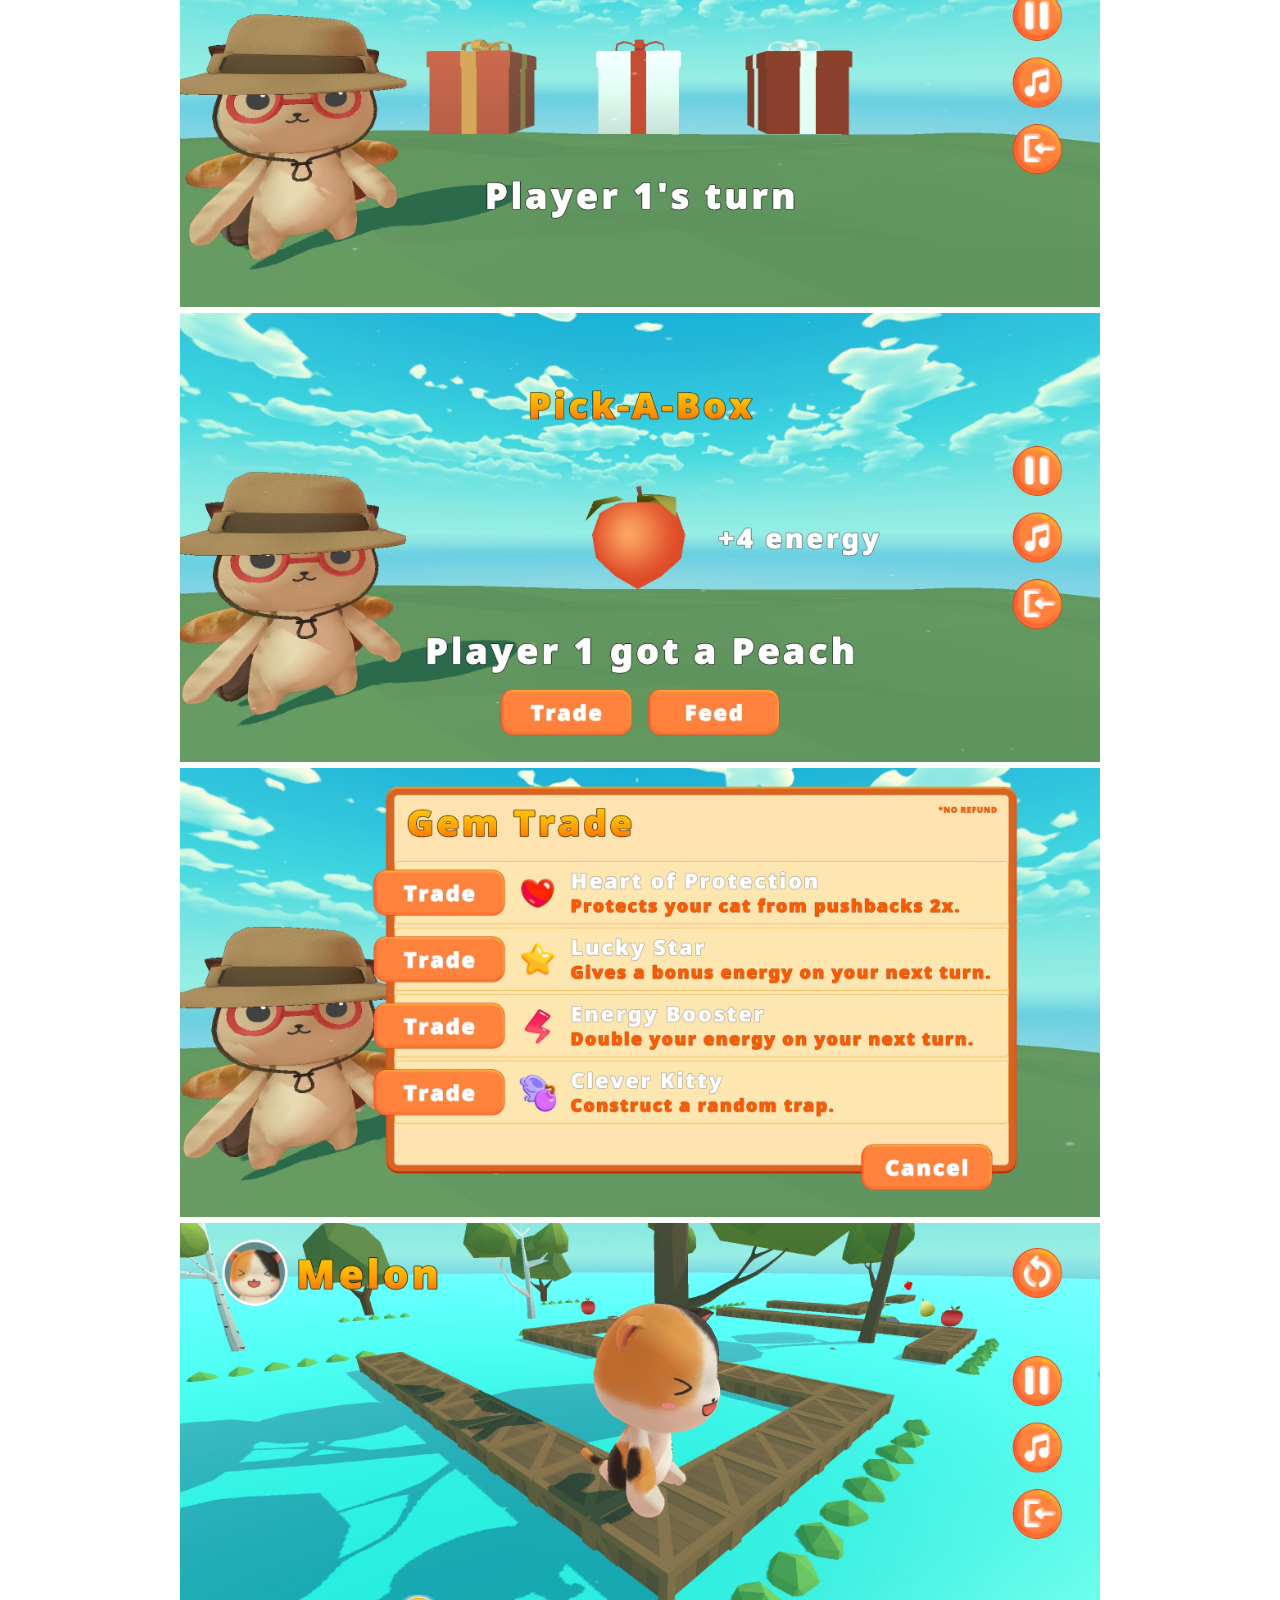
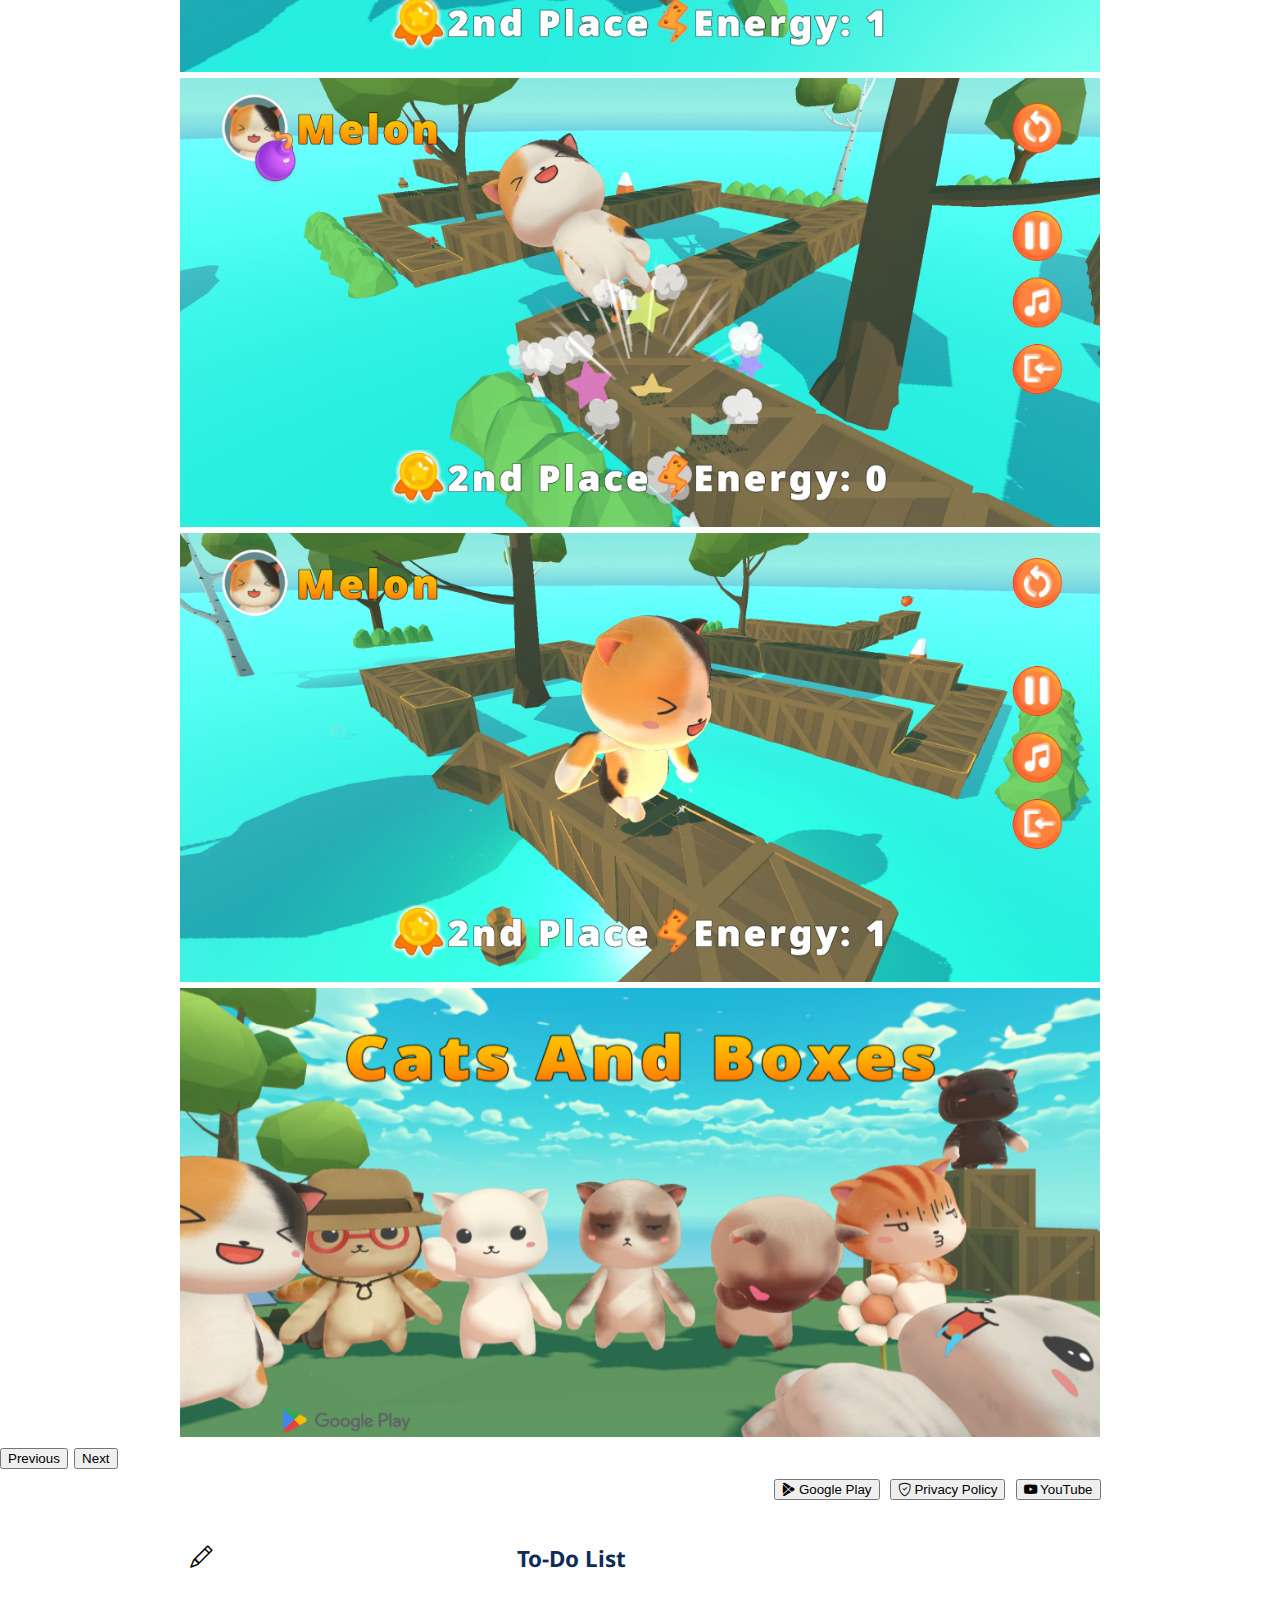
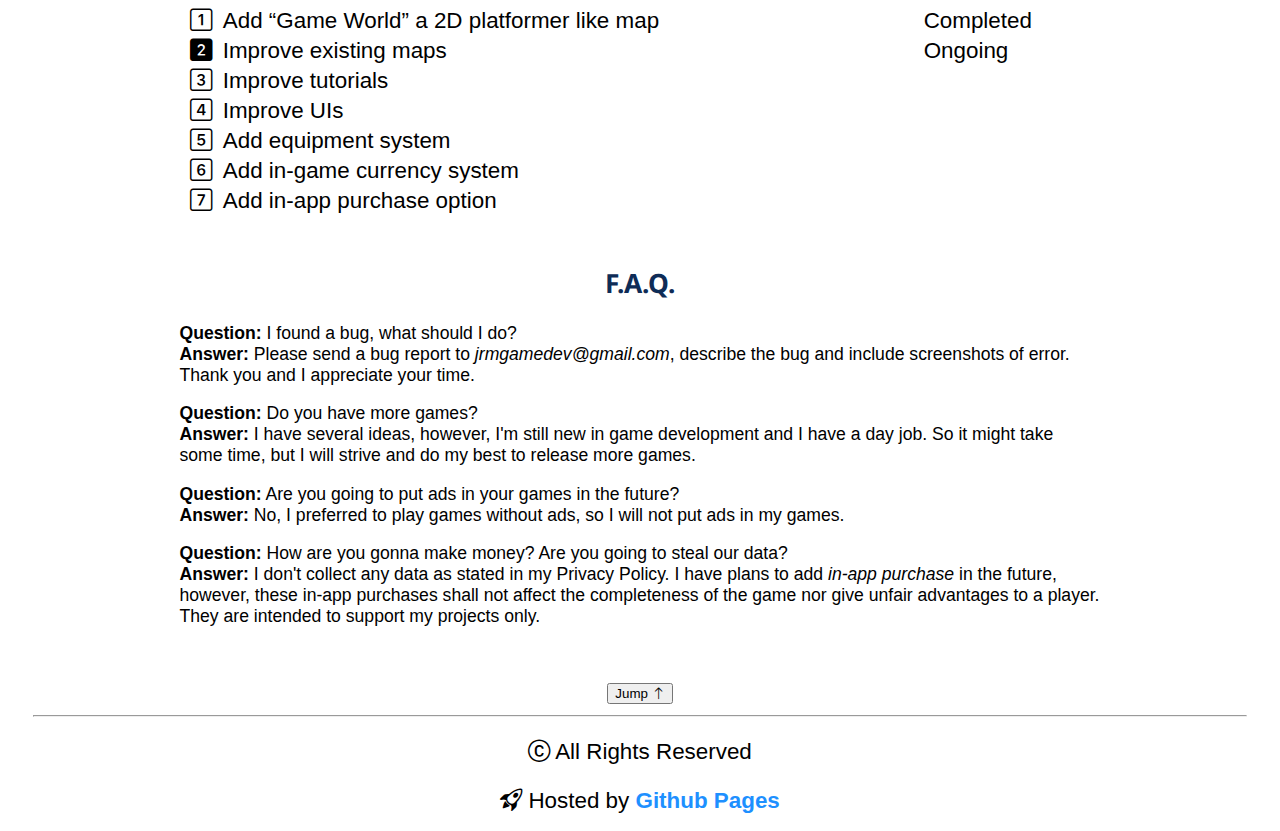
==== commit 74ca3b06: "Minor updates" ====
--- a/index.html
+++ b/index.html
@@ -84,7 +84,7 @@
             </button>
         </div>
         <div class="game-roadmap">
-            <table class="table table-striped">
+            <table class="table">
                 <thead>
                     <tr>
                         <th scope="col"><i class="bi bi-pencil"></i></th>
@@ -93,15 +93,15 @@
                     </tr>
                 </thead>
                 <tbody>
+                    <tr>
+                        <th scope="row"><i class="bi bi-1-square"></i></th>
+                        <td>Add “Game World” a 2D platformer like map</td>
+                        <td>Completed</td>
+                    </tr>
                     <tr class="table-active">
-                        <th scope="row"><i class="bi bi-1-square-fill"></i></th>
-                        <td>Add “Game World” a 2D platformer like map</td>
-                        <td><i class="bi bi-activity text-success"></i> Ongoing...</td>
-                    </tr>
-                    <tr>
-                        <th scope="row"><i class="bi bi-2-square"></i></th>
+                        <th scope="row"><i class="bi bi-2-square-fill"></i></th>
                         <td>Improve existing maps</td>
-                        <td></td>
+                        <td>Ongoing</td>
                     </tr>
                     <tr>
                         <th scope="row"><i class="bi bi-3-square"></i></th>
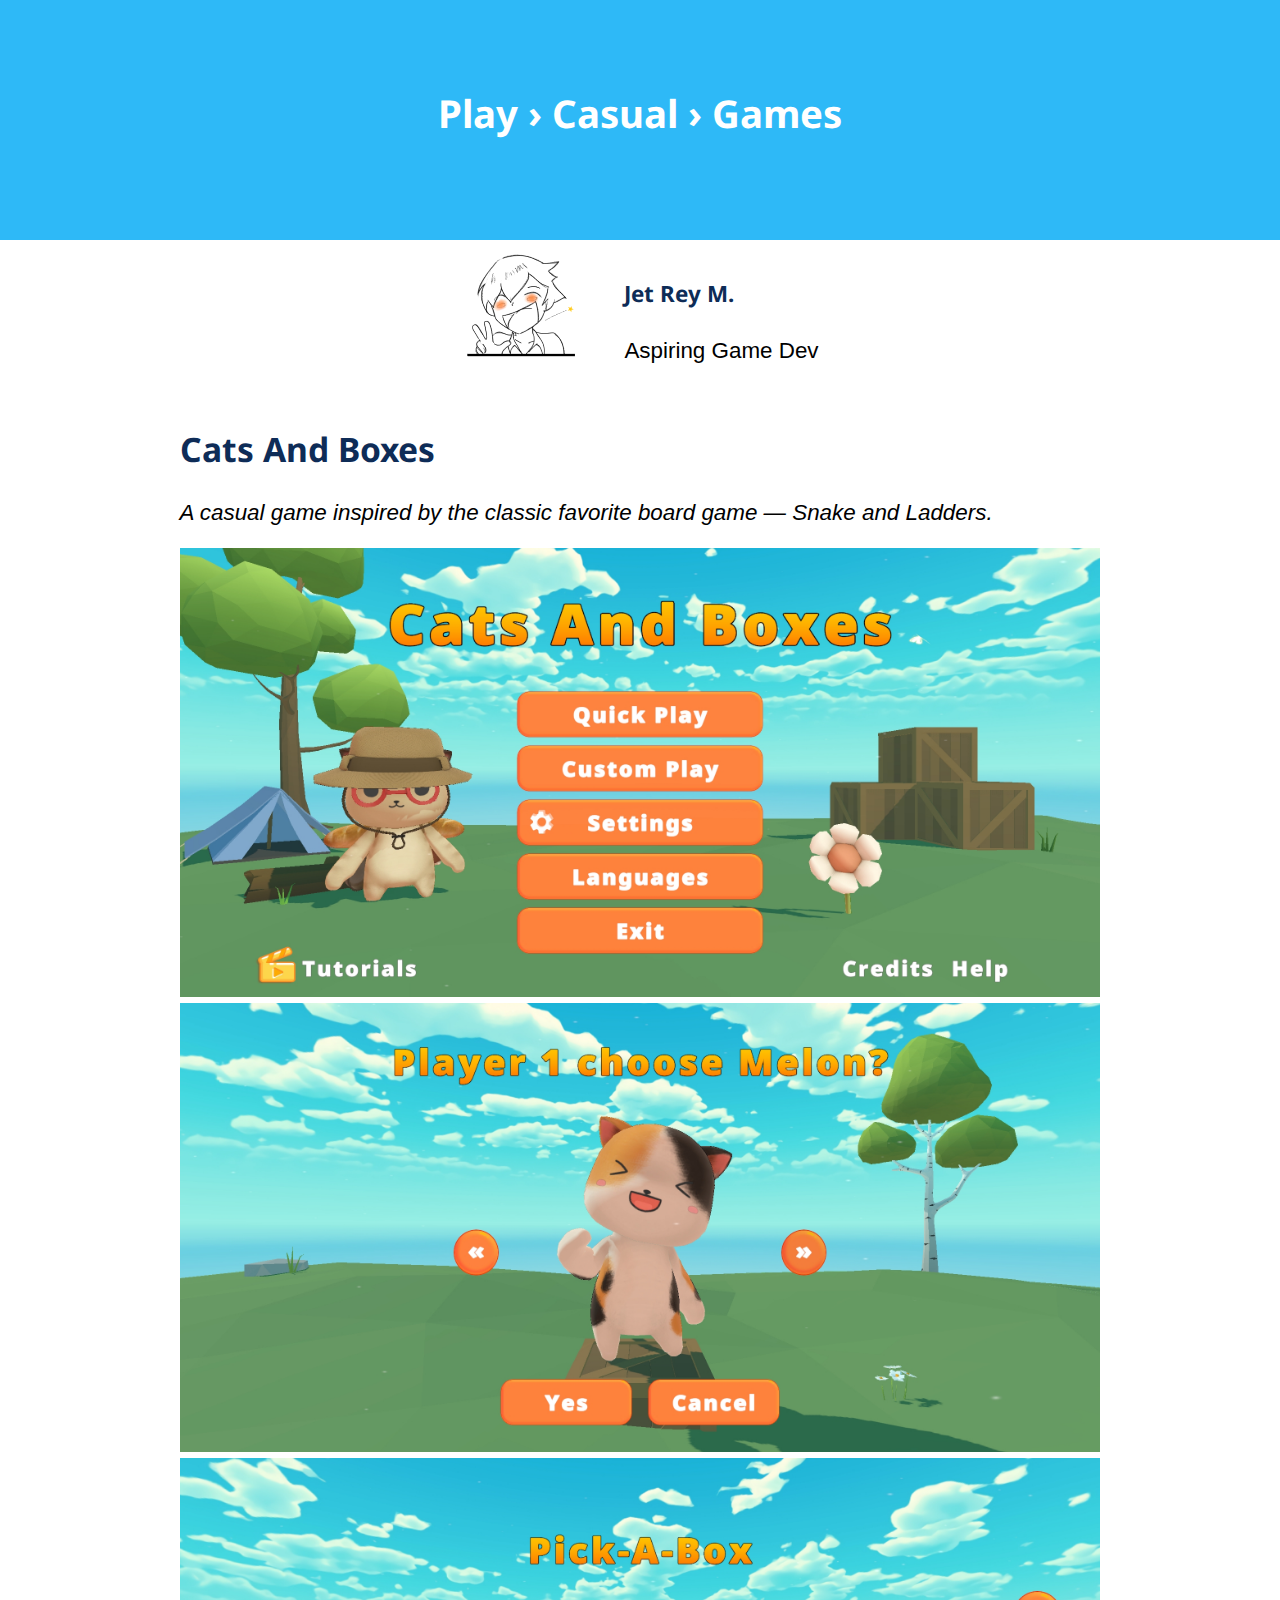
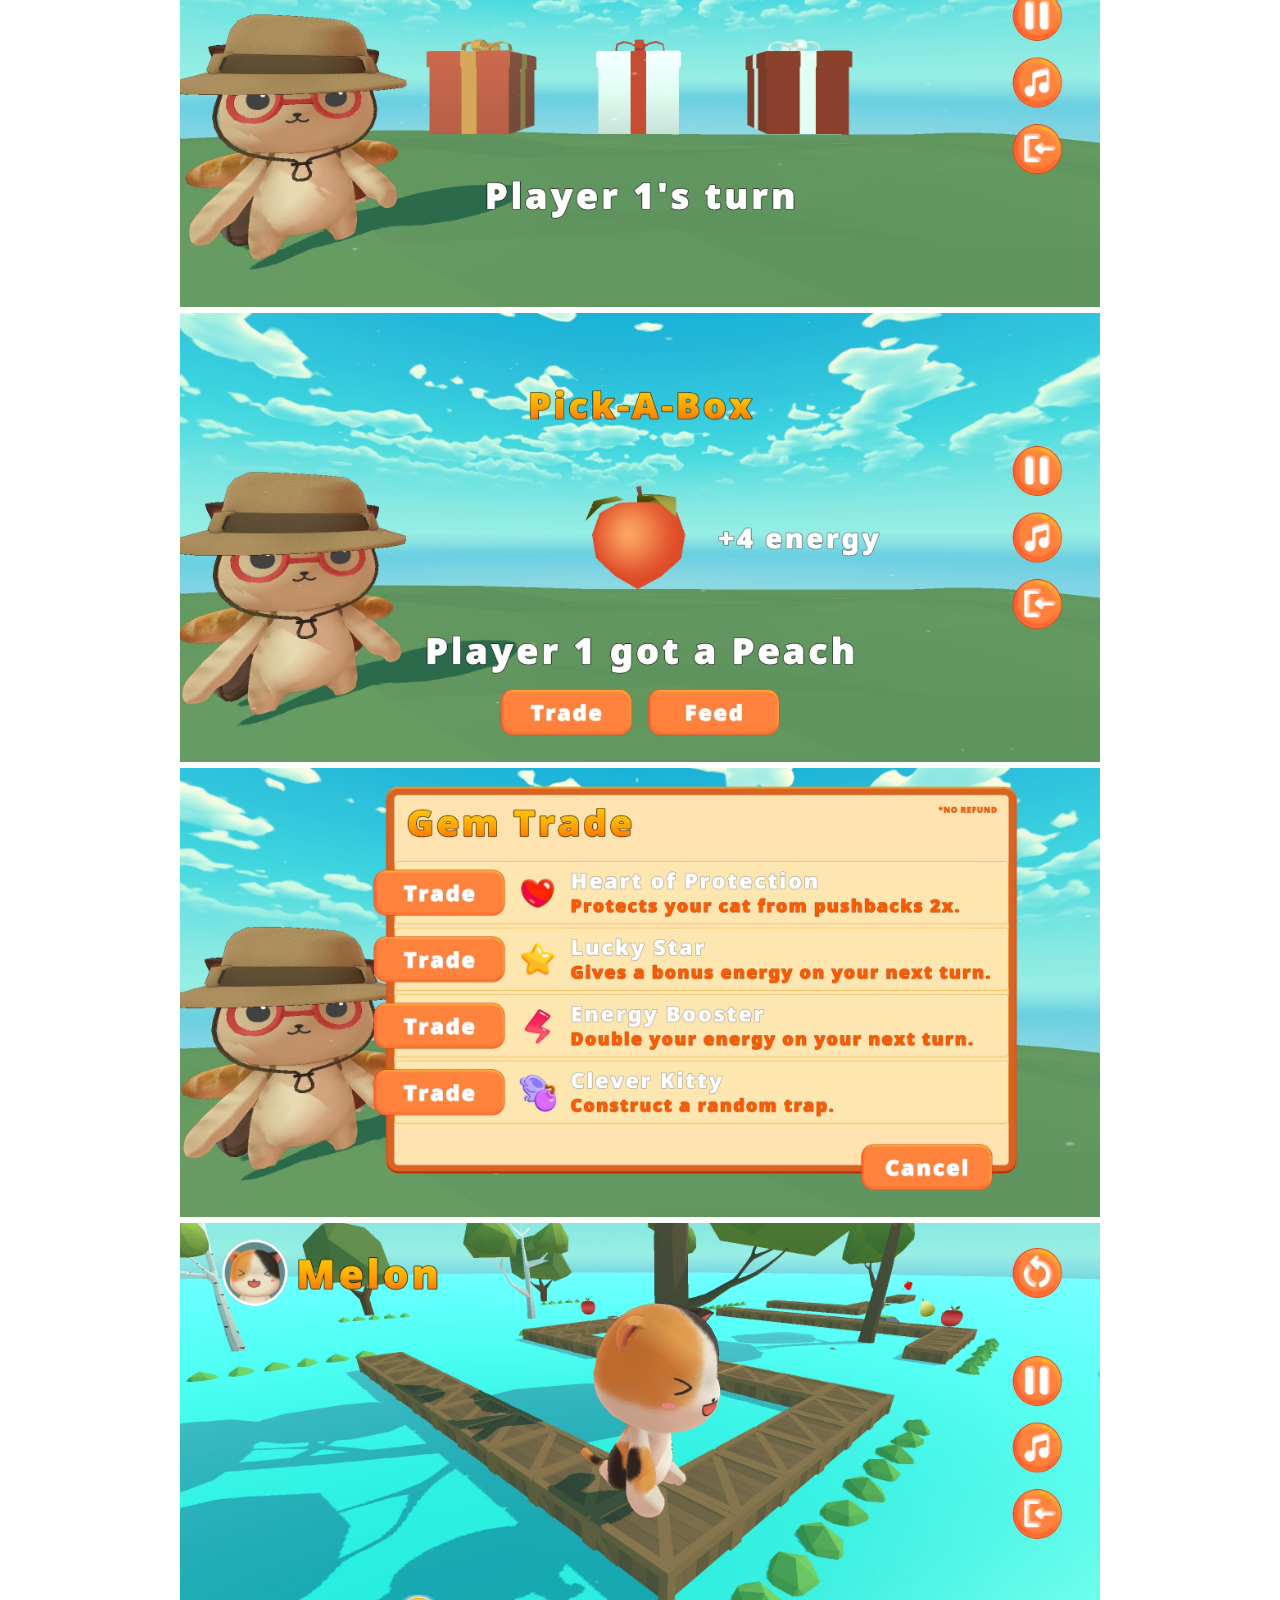
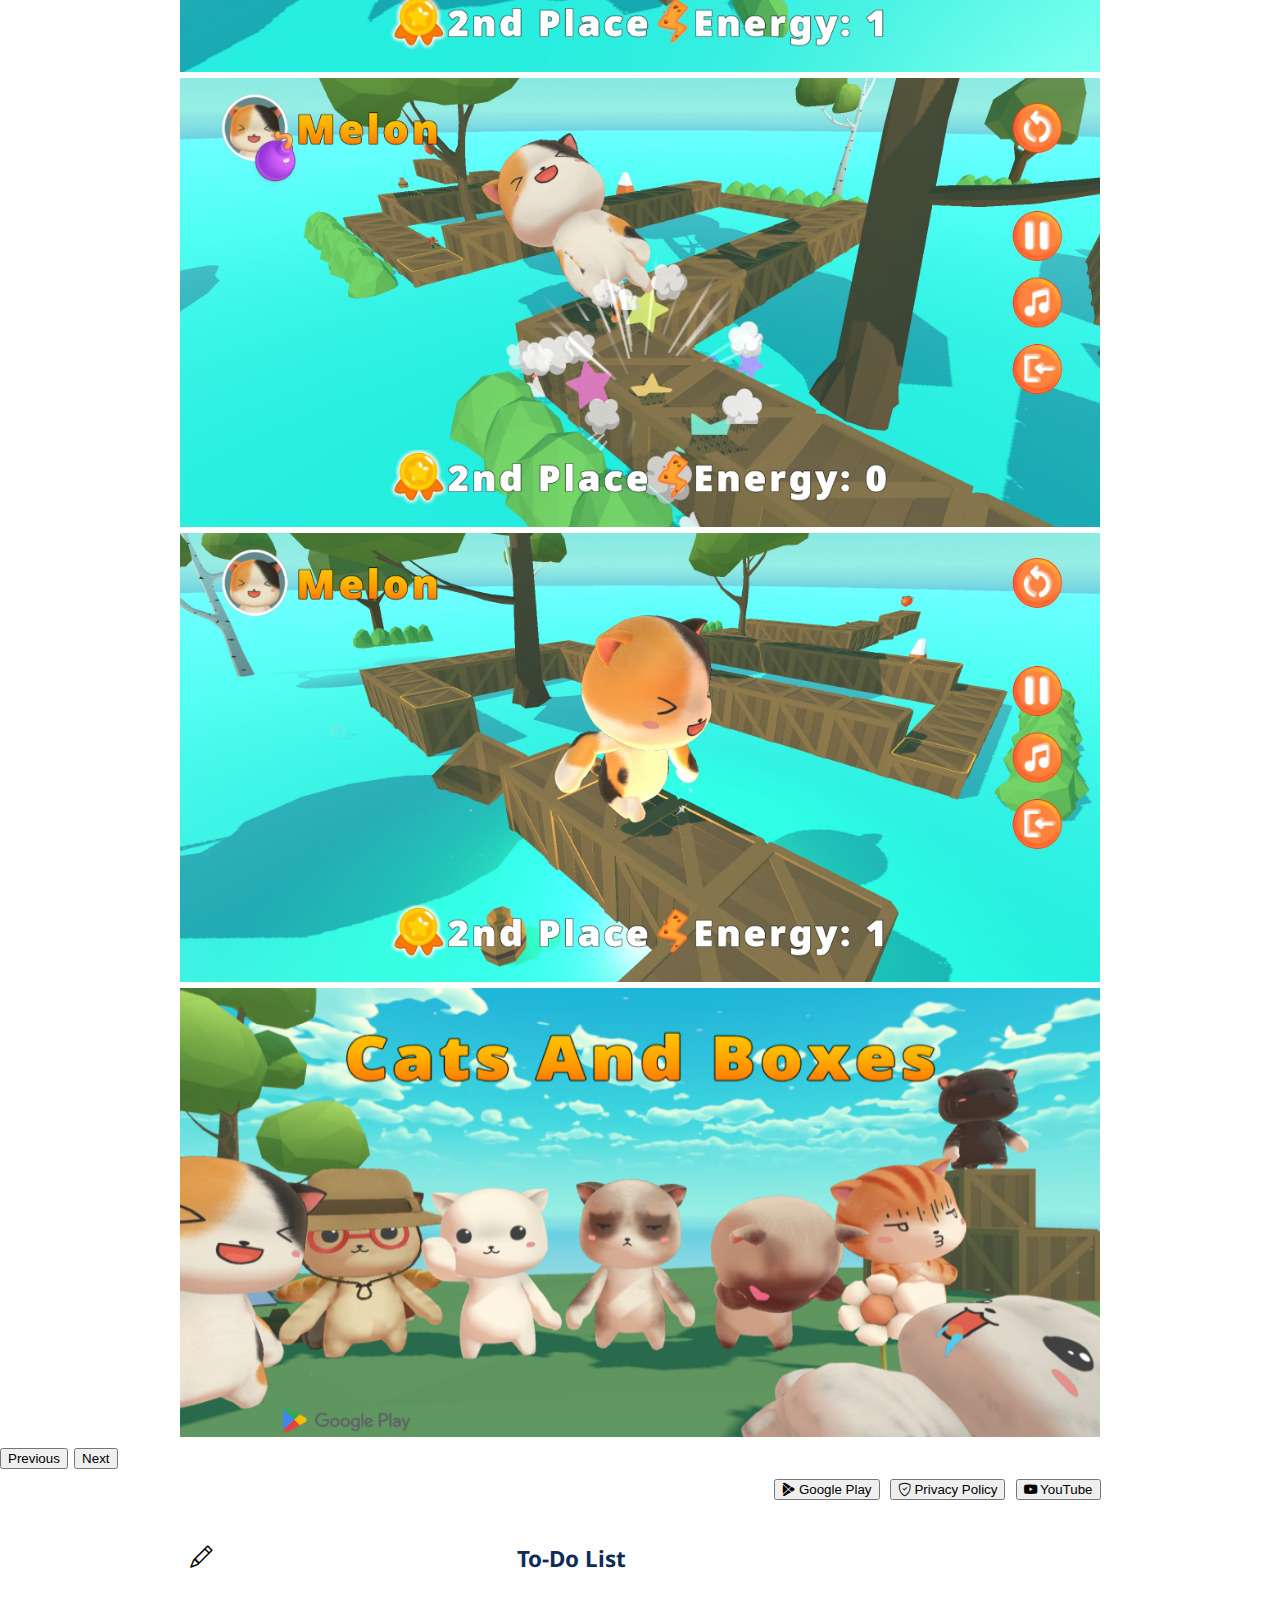
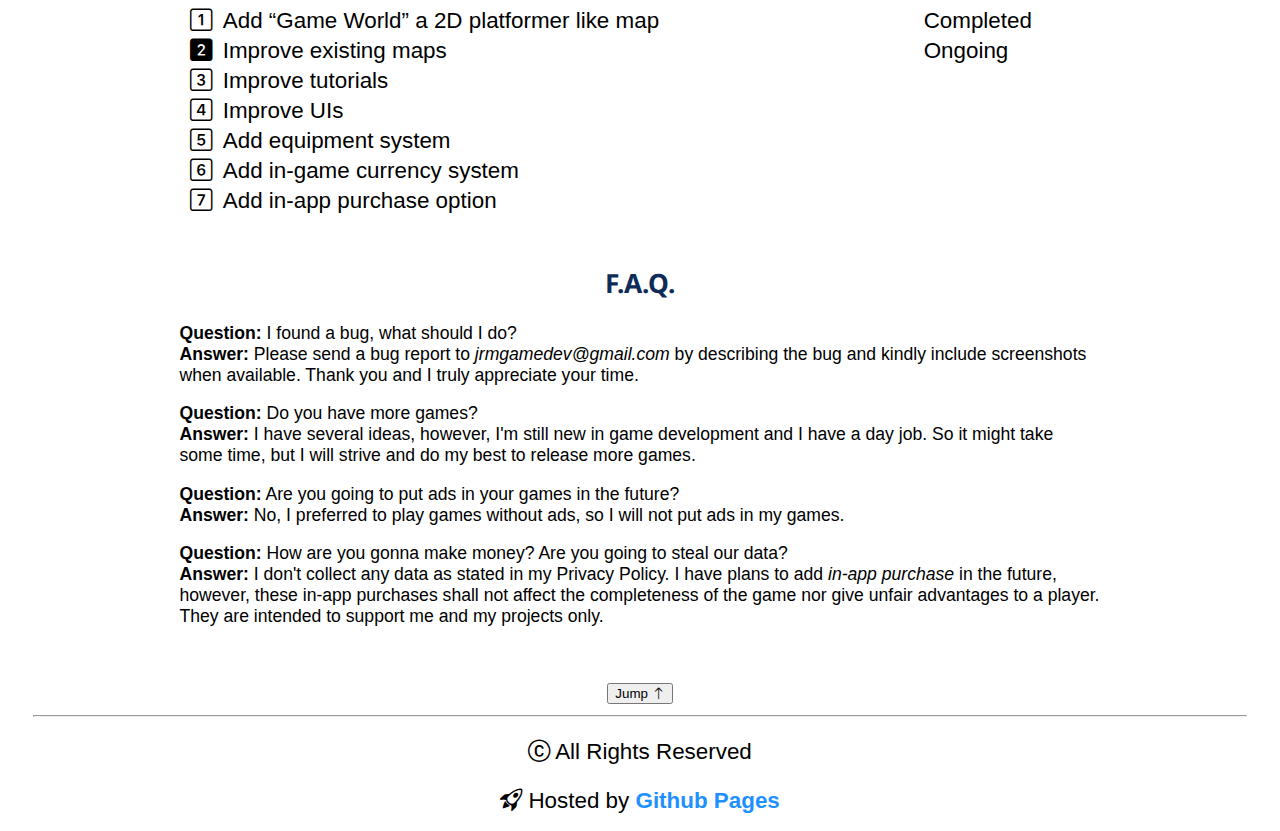
==== commit 1459198f: "Update faq answers" ====
--- a/index.html
+++ b/index.html
@@ -1,7 +1,10 @@
 <!DOCTYPE html>
 <html lang="en">
 <head>
-    <meta charset="utf-8" />
+    <meta charset="utf-8">
+    <meta name="description" content="Home of Cats And Boxes">
+    <meta name="keywords" content="Cats And Boxes">
+    <meta name="author" content="Jet Rey M.">
     <title>Jet Rey M. › Games</title>
     <link rel="icon" type="image/x-icon" href="images/favicon.ico">
     <link rel="preconnect" href="https://fonts.googleapis.com">
@@ -137,7 +140,7 @@
             <p>
                 <b>Question:</b> I found a bug, what should I do?
                 <br>
-                <b>Answer:</b> Please send a bug report to <em>jrmgamedev@gmail.com</em>, describe the bug and include screenshots of error. Thank you and I appreciate your time.
+                <b>Answer:</b> Please send a bug report to <em>jrmgamedev@gmail.com</em> by describing the bug and kindly include screenshots when available. Thank you and I truly appreciate your time.
             </p>
             <p>
                 <b>Question:</b> Do you have more games?
@@ -152,7 +155,7 @@
             <p>
                 <b>Question:</b> How are you gonna make money? Are you going to steal our data?
                 <br>
-                <b>Answer:</b> I don't collect any data as stated in my Privacy Policy. I have plans to add <em>in-app purchase</em> in the future, however, these in-app purchases shall not affect the completeness of the game nor give unfair advantages to a player. They are intended to support my projects only.
+                <b>Answer:</b> I don't collect any data as stated in my Privacy Policy. I have plans to add <em>in-app purchase</em> in the future, however, these in-app purchases shall not affect the completeness of the game nor give unfair advantages to a player. They are intended to support me and my projects only.
             </p>
         </div>
     </section>
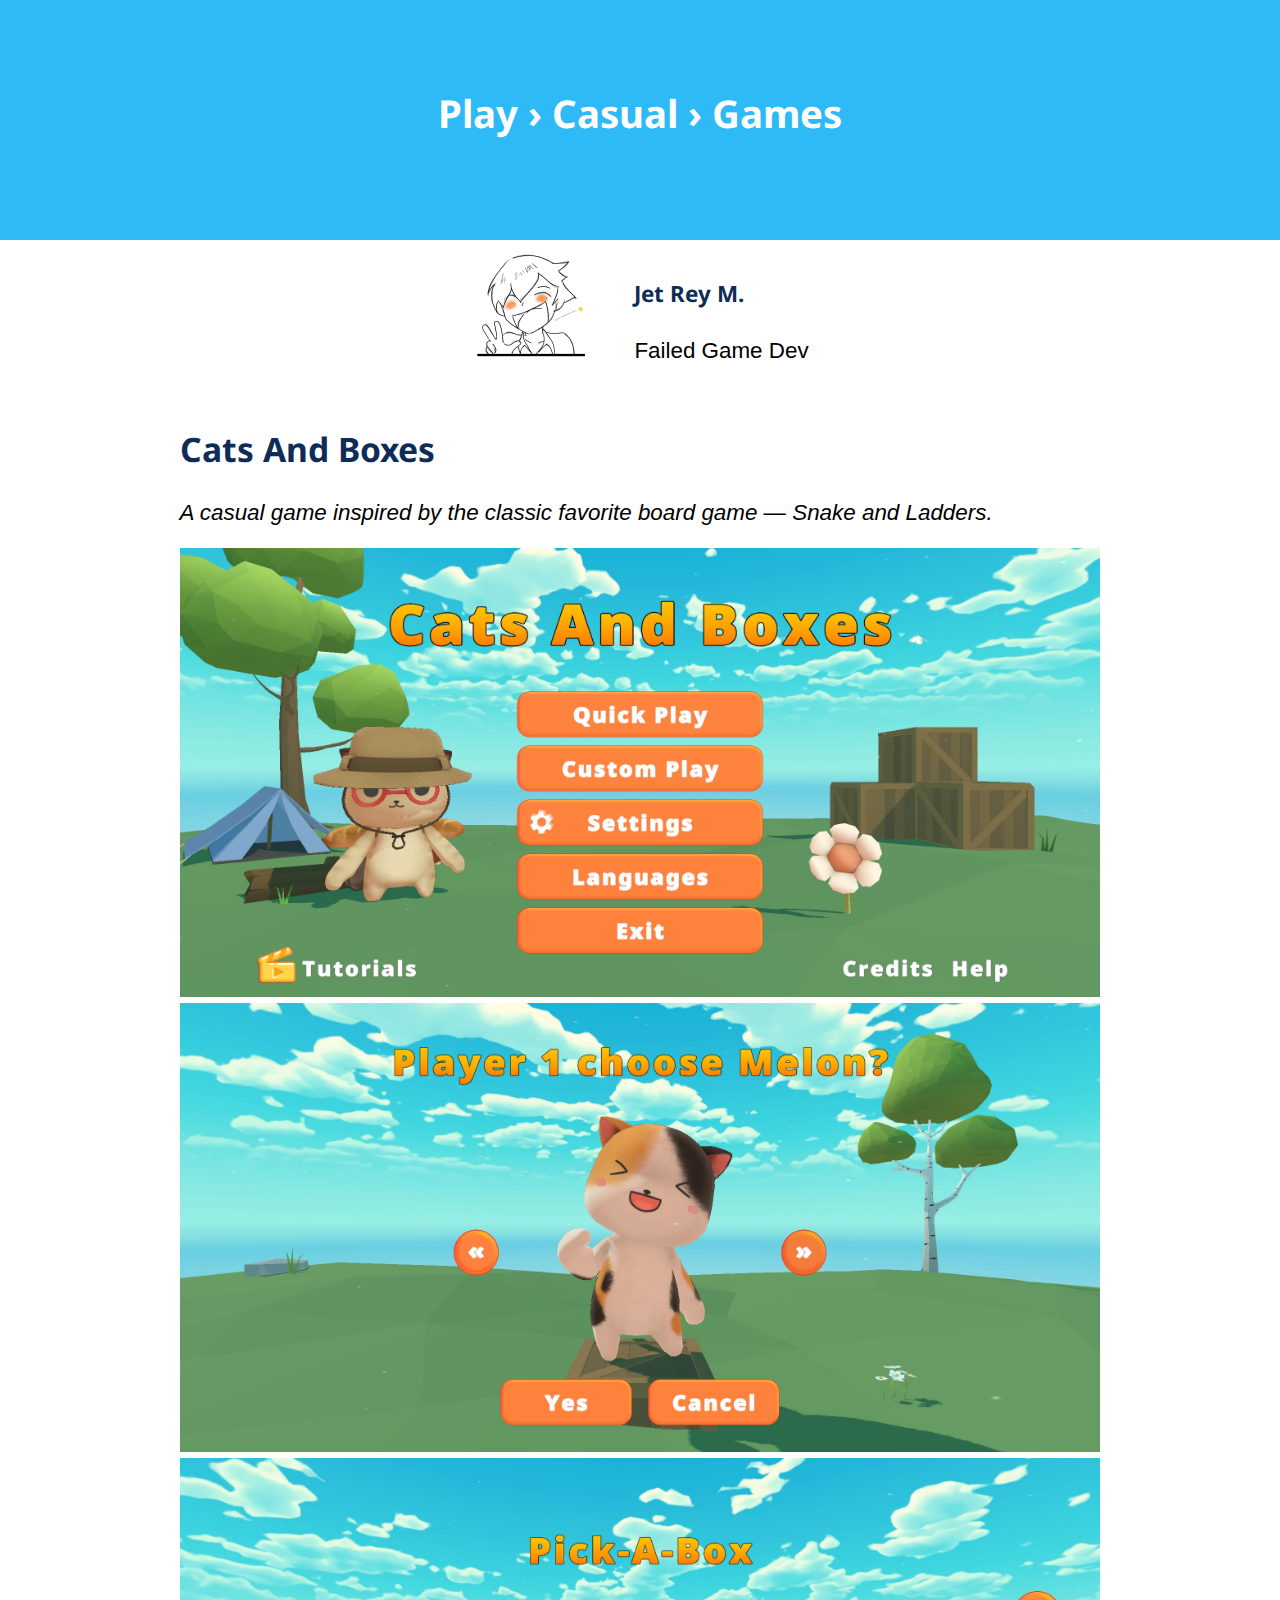
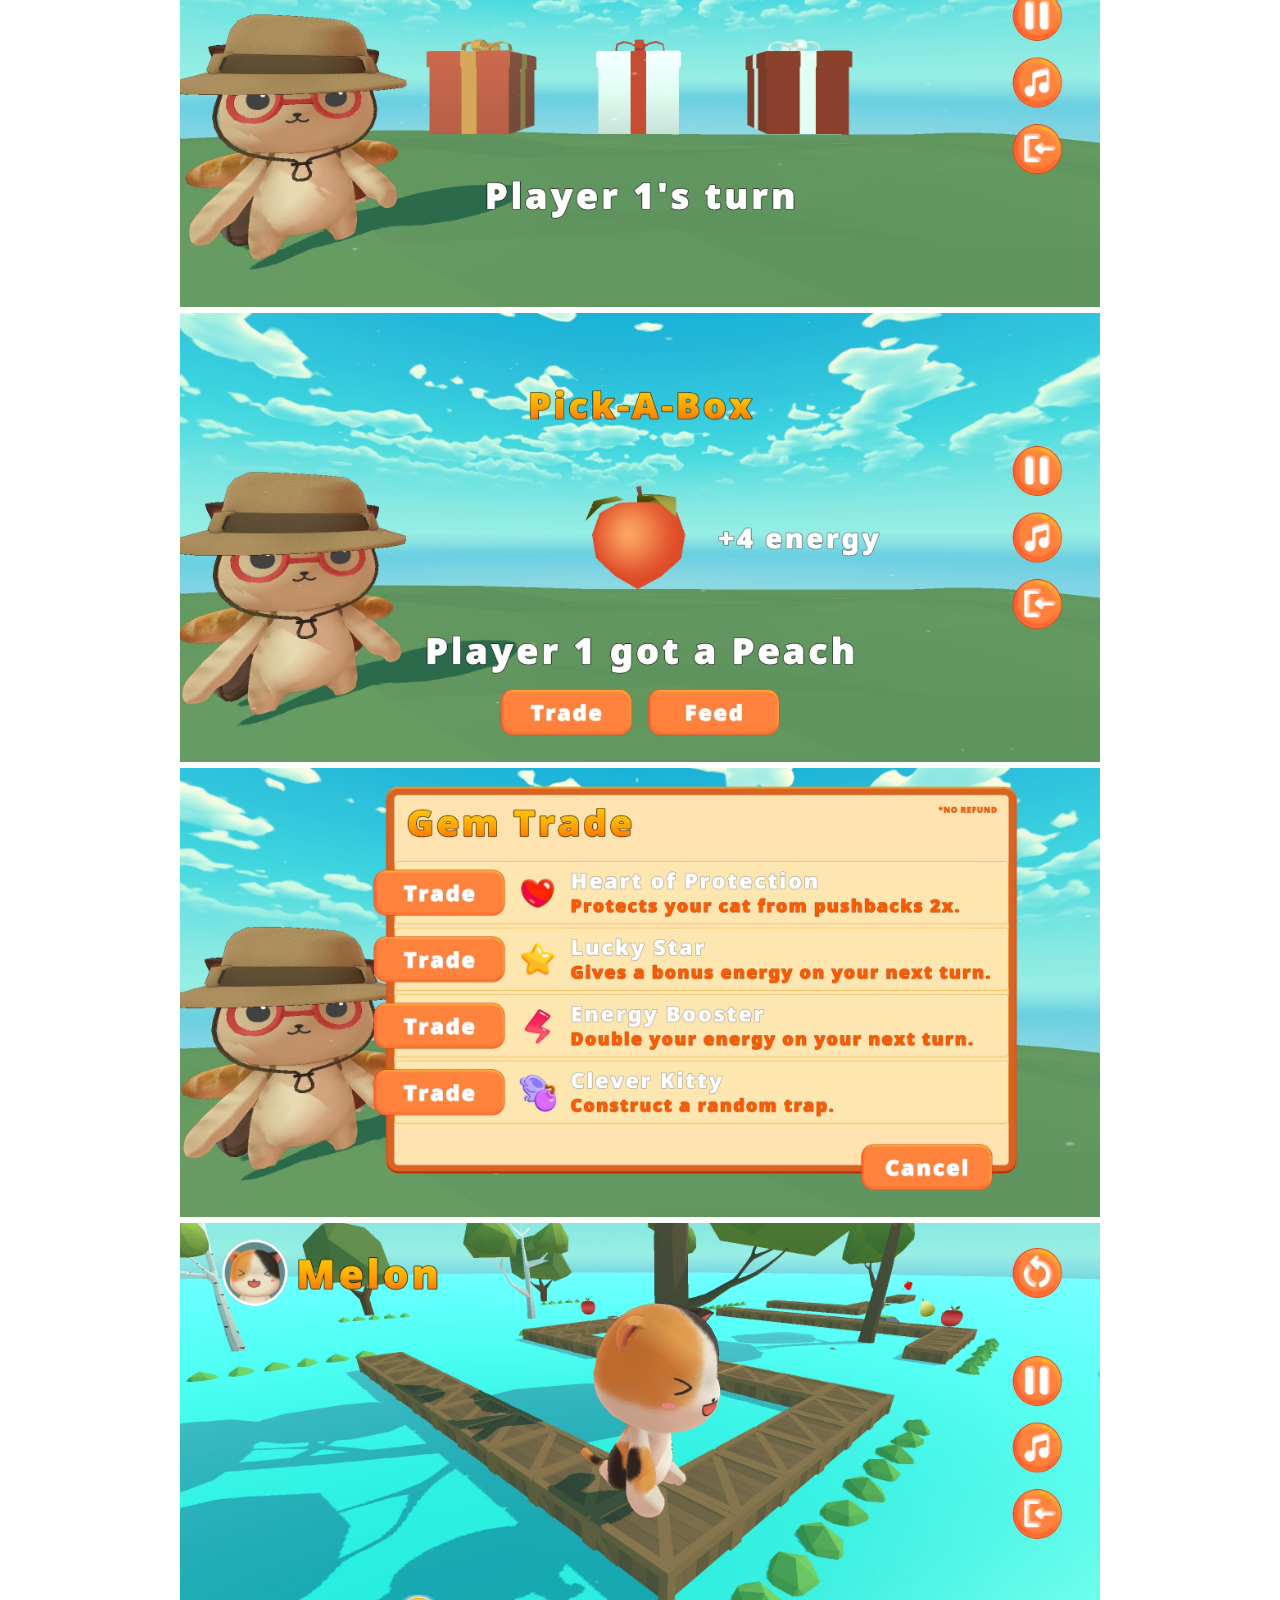
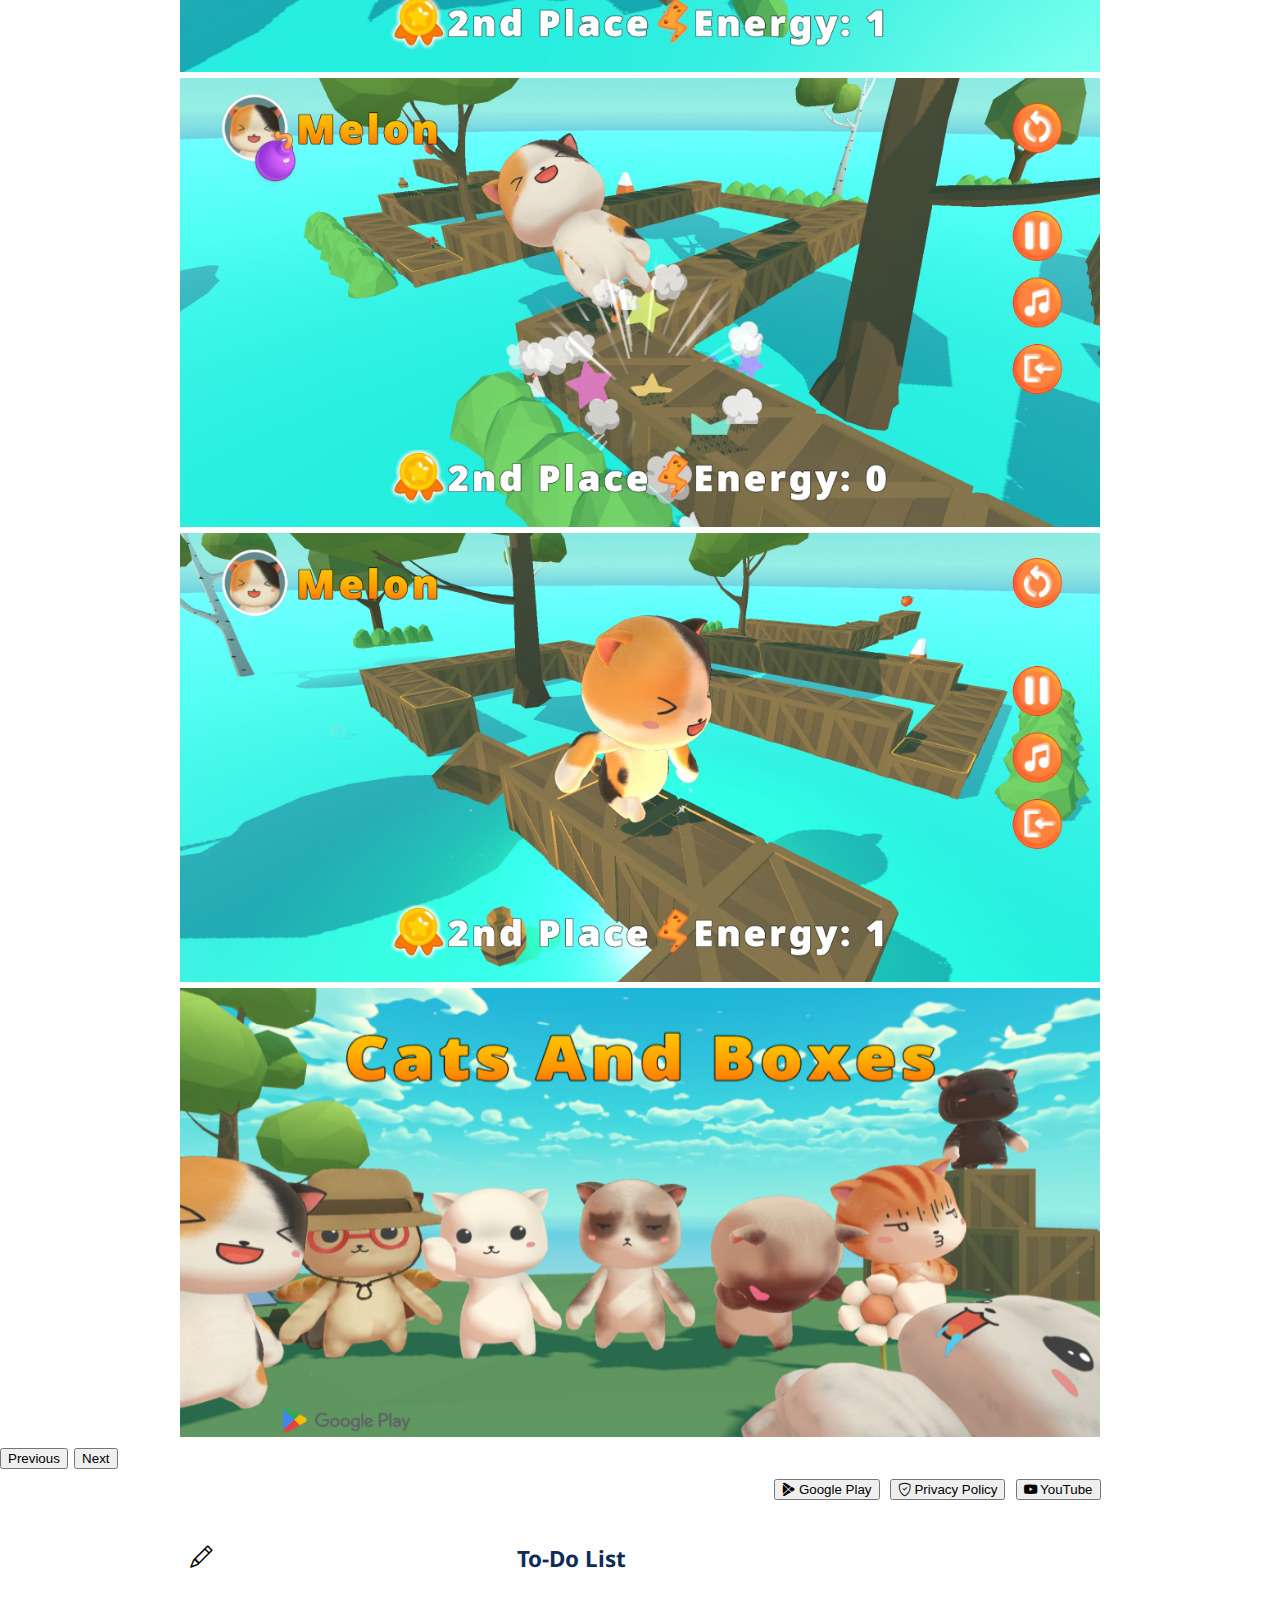
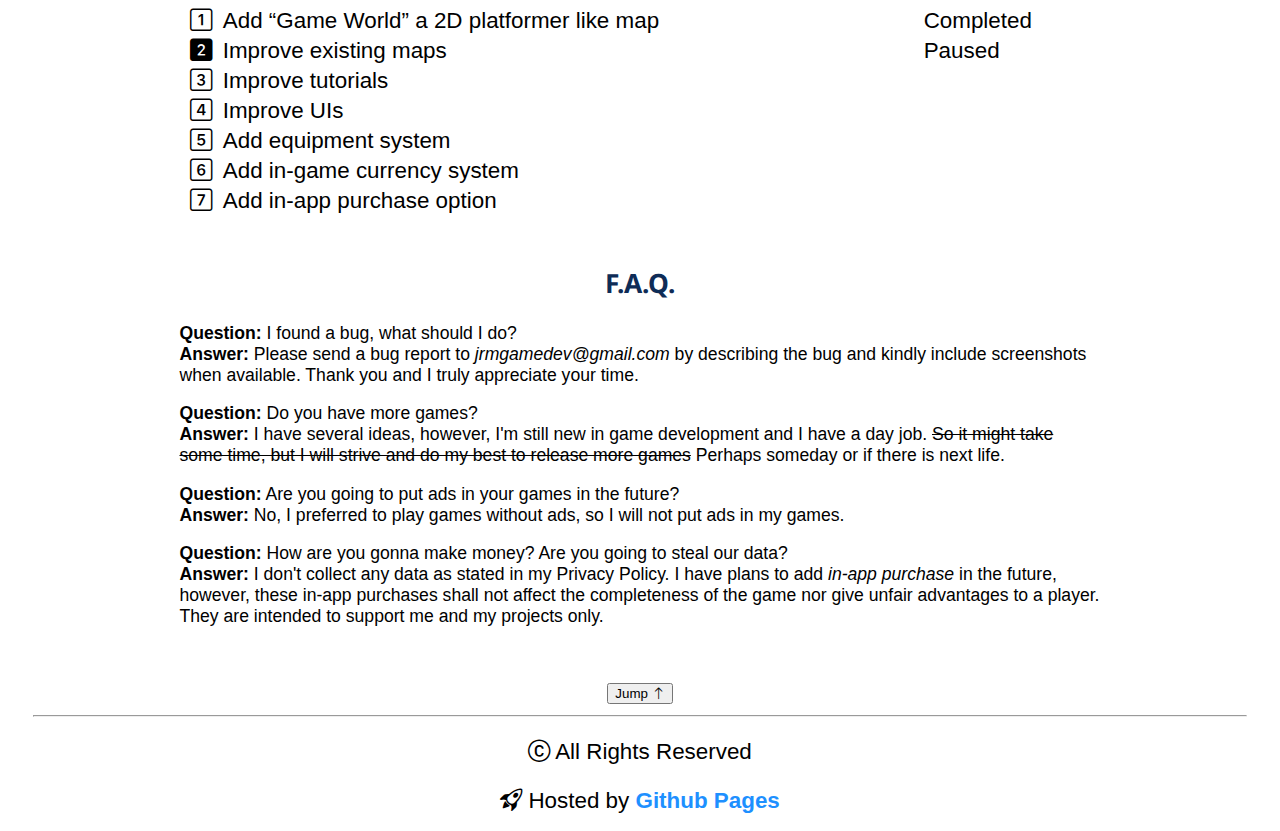
==== commit d64d9124: "Commit prior to hiatus" ====
--- a/index.html
+++ b/index.html
@@ -25,7 +25,7 @@
             <tr>
                 <td><img src="images/Developer_Icon_120x120.png" width="120" height="120" alt="Developer Image" /></td>
                 <td class="developer">
-                    <h4>Jet Rey M.</h4> Aspiring Game Dev
+                    <h4>Jet Rey M.</h4> Failed Game Dev
                 </td>
             </tr>
         </table>
@@ -104,7 +104,7 @@
                     <tr class="table-active">
                         <th scope="row"><i class="bi bi-2-square-fill"></i></th>
                         <td>Improve existing maps</td>
-                        <td>Ongoing</td>
+                        <td>Paused</td>
                     </tr>
                     <tr>
                         <th scope="row"><i class="bi bi-3-square"></i></th>
@@ -145,7 +145,7 @@
             <p>
                 <b>Question:</b> Do you have more games?
                 <br>
-                <b>Answer:</b> I have several ideas, however, I'm still new in game development and I have a day job. So it might take some time, but I will strive and do my best to release more games.
+                <b>Answer:</b> I have several ideas, however, I'm still new in game development and I have a day job. <s>So it might take some time, but I will strive and do my best to release more games</s> Perhaps someday or if there is next life.
             </p>
             <p>
                 <b>Question:</b> Are you going to put ads in your games in the future?
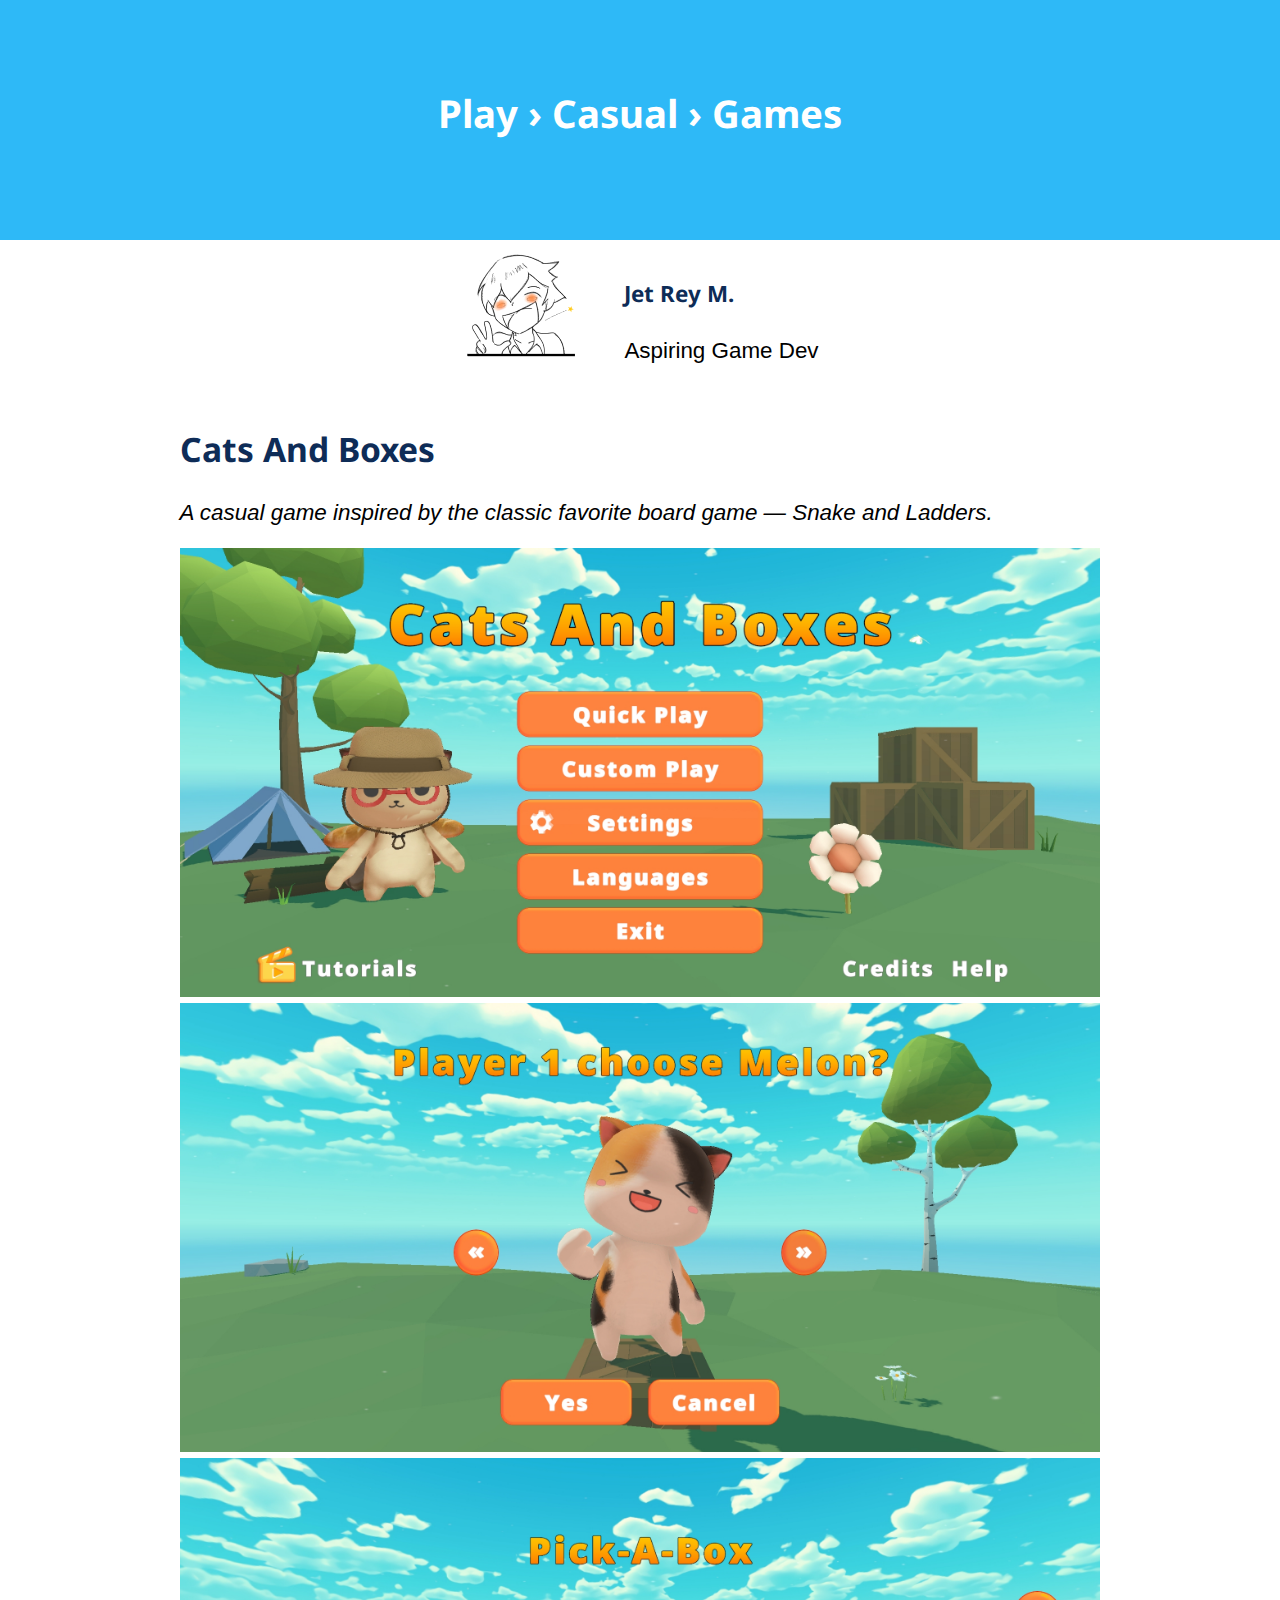
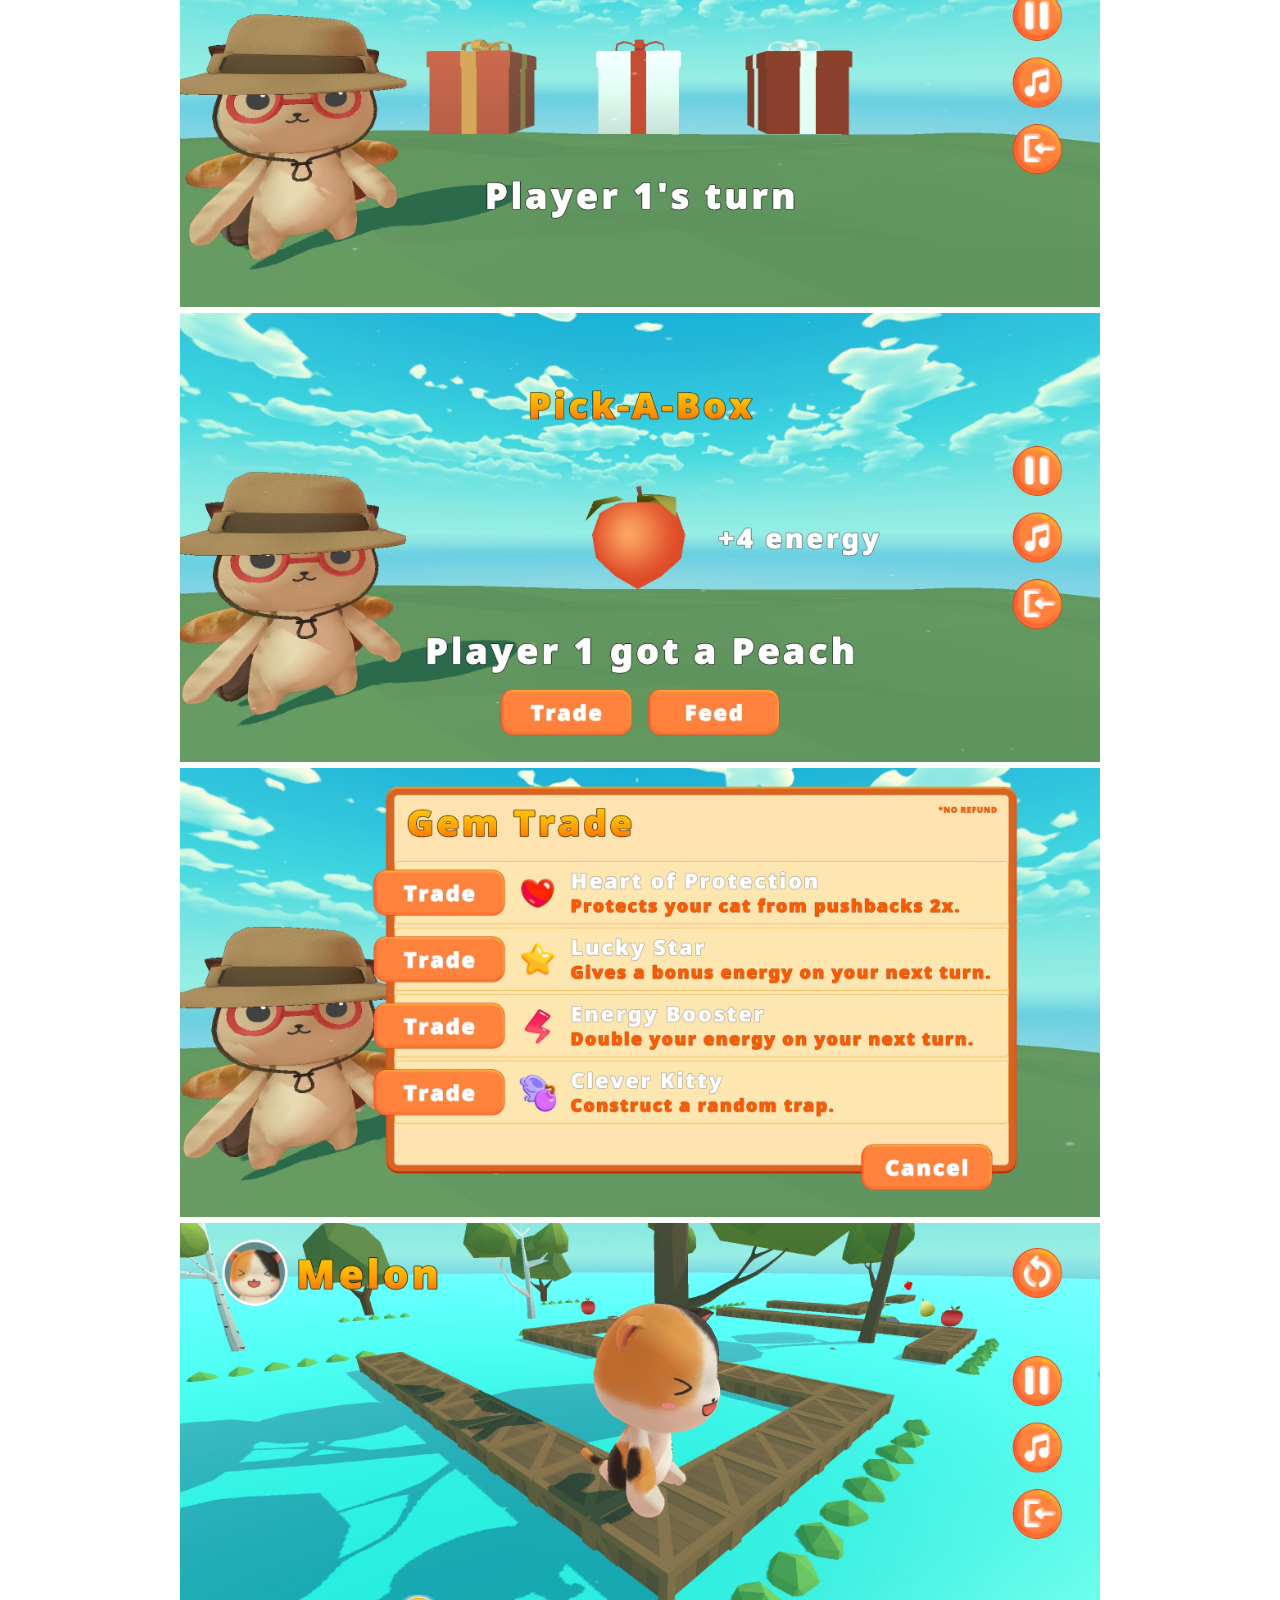
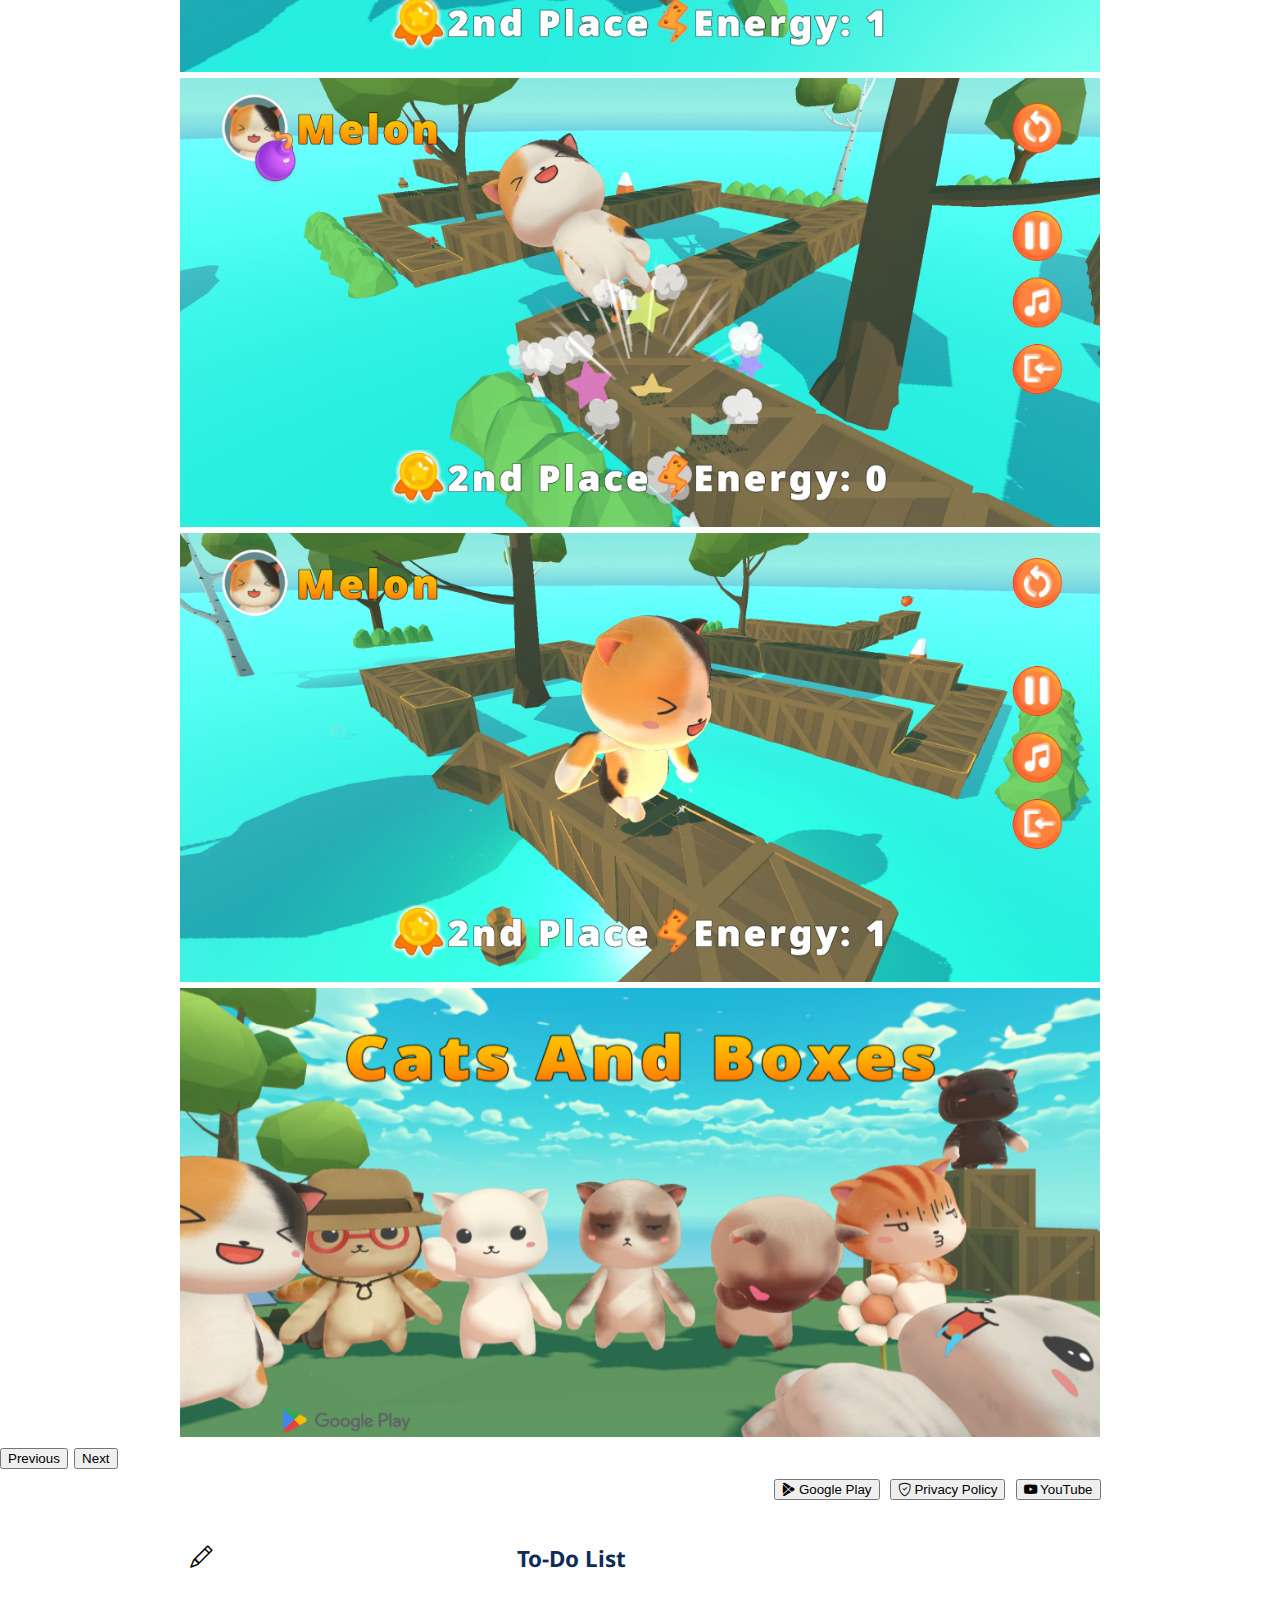
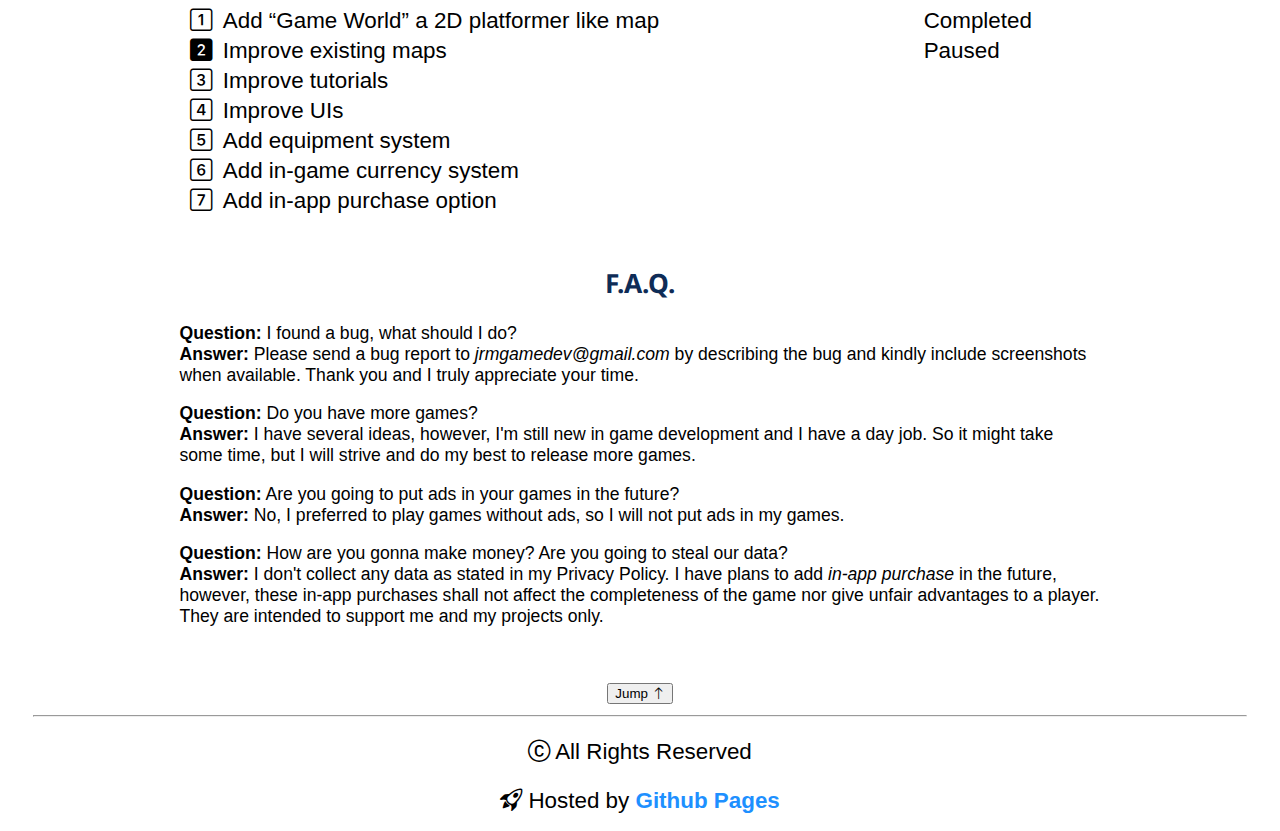
==== commit 44b05cc0: "Update index.html" ====
--- a/index.html
+++ b/index.html
@@ -25,7 +25,7 @@
             <tr>
                 <td><img src="images/Developer_Icon_120x120.png" width="120" height="120" alt="Developer Image" /></td>
                 <td class="developer">
-                    <h4>Jet Rey M.</h4> Failed Game Dev
+                    <h4>Jet Rey M.</h4> Aspiring Game Dev
                 </td>
             </tr>
         </table>
@@ -145,7 +145,7 @@
             <p>
                 <b>Question:</b> Do you have more games?
                 <br>
-                <b>Answer:</b> I have several ideas, however, I'm still new in game development and I have a day job. <s>So it might take some time, but I will strive and do my best to release more games</s> Perhaps someday or if there is next life.
+                <b>Answer:</b> I have several ideas, however, I'm still new in game development and I have a day job. So it might take some time, but I will strive and do my best to release more games.
             </p>
             <p>
                 <b>Question:</b> Are you going to put ads in your games in the future?
@@ -168,4 +168,4 @@
     <script src="https://cdn.jsdelivr.net/npm/bootstrap@5.3.0/dist/js/bootstrap.bundle.min.js" 
         integrity="sha384-geWF76RCwLtnZ8qwWowPQNguL3RmwHVBC9FhGdlKrxdiJJigb/j/68SIy3Te4Bkz" crossorigin="anonymous"></script>
 </body>
-</html>+</html>
